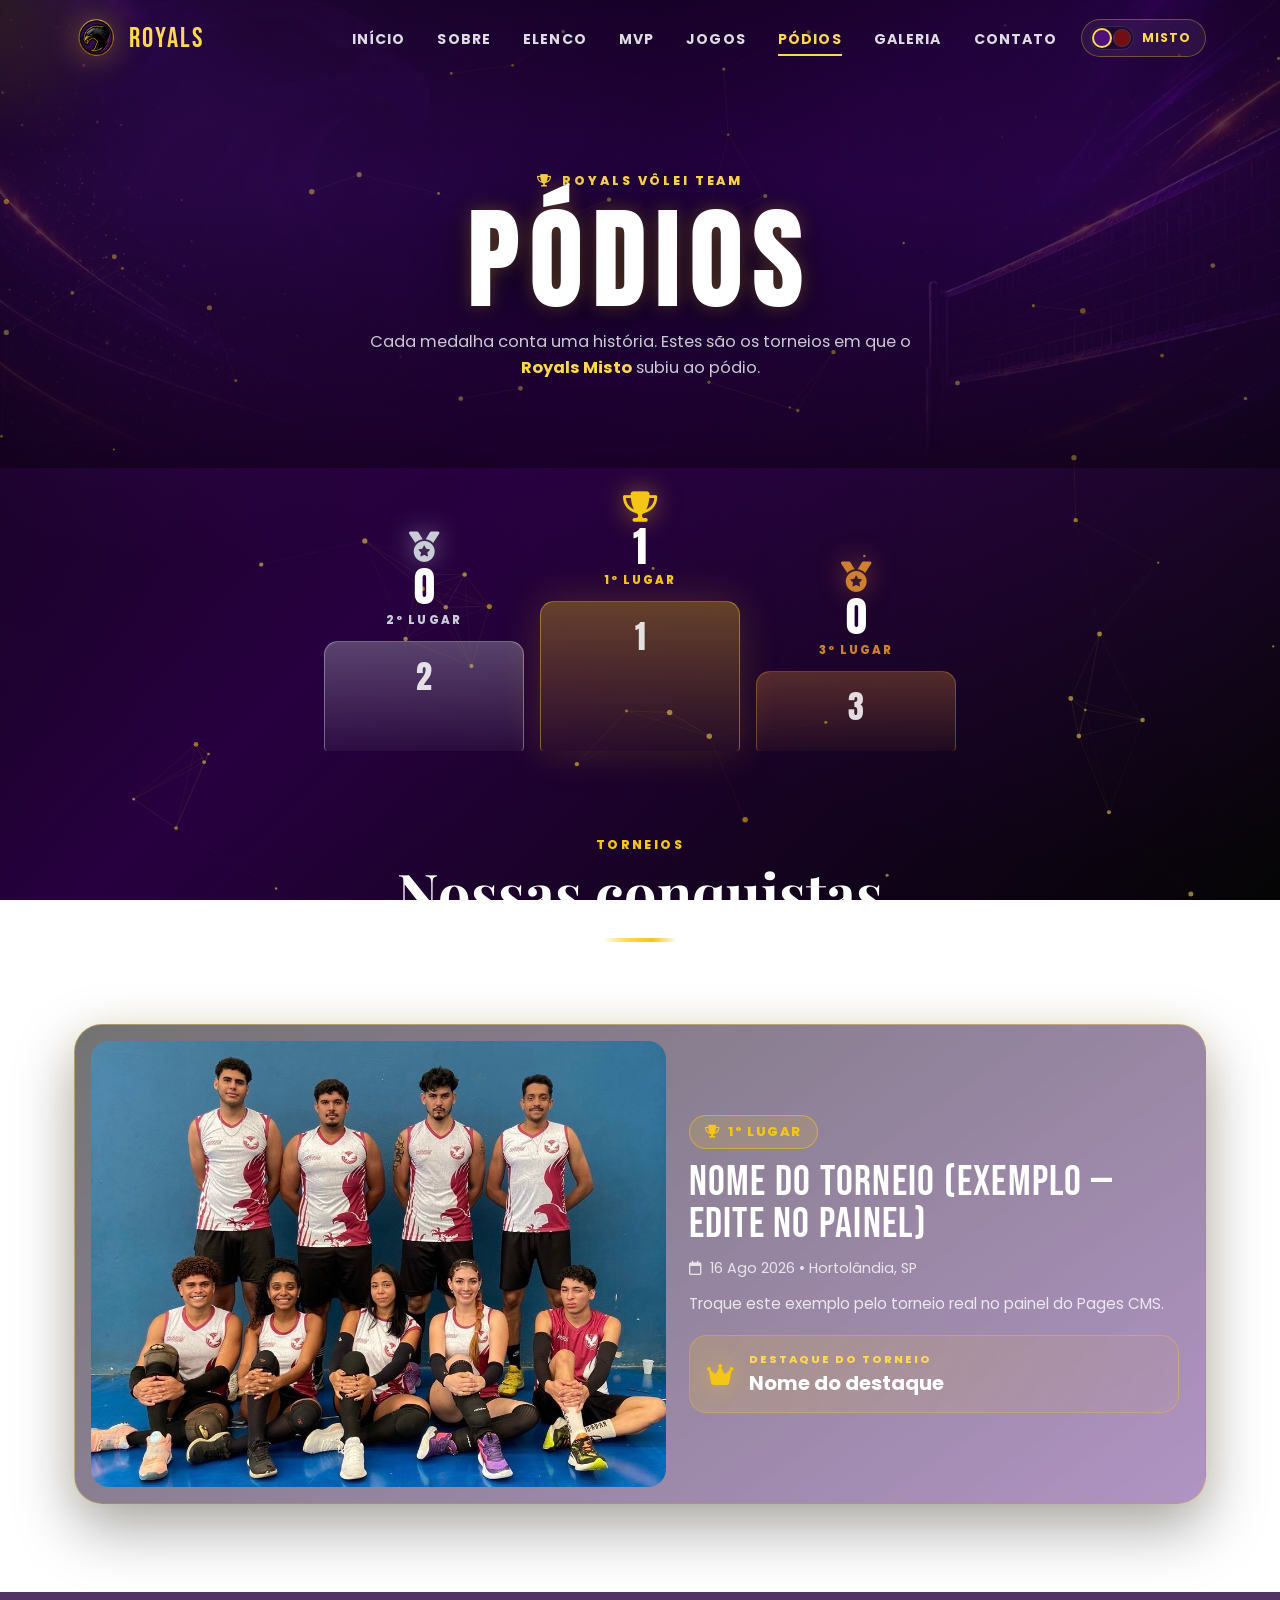
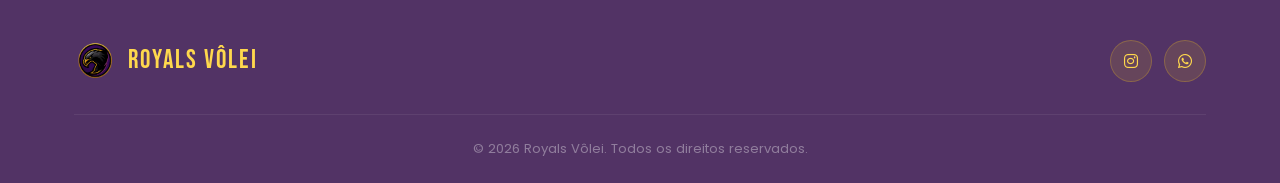
==== podios.html @ 59b60d34 "Adiciona página de Pódios editável pelo painel Nova página podios.html com quadro de medalhas e card" ====
<!DOCTYPE html>
<html lang="pt-BR" data-theme="roxo">
<head>
    <meta charset="UTF-8">
    <meta name="viewport" content="width=device-width, initial-scale=1.0">
    <title>Pódios | Royals Vôlei</title>
    <meta name="description" content="Pódios e destaques dos torneios do Royals Vôlei.">
    <link rel="icon" type="image/png" href="assets/logo.png">
    <link rel="preconnect" href="https://fonts.googleapis.com">
    <link rel="preconnect" href="https://fonts.gstatic.com" crossorigin>
    <link href="https://fonts.googleapis.com/css2?family=Anton&family=Bebas+Neue&family=Playfair+Display:wght@600;700;900&family=Poppins:wght@300;400;500;600;700&display=swap" rel="stylesheet">
    <link rel="stylesheet" href="https://cdnjs.cloudflare.com/ajax/libs/font-awesome/6.5.0/css/all.min.css">
    <link rel="stylesheet" href="assets/css/style.css">
    <link rel="stylesheet" href="assets/css/podios.css">
    <script>
        // Aplica o tema salvo antes de desenhar a página (evita piscar roxo).
        try {
            var savedTheme = localStorage.getItem('royals-theme');
            if (savedTheme === 'vermelho' || savedTheme === 'roxo') {
                document.documentElement.setAttribute('data-theme', savedTheme);
            }
        } catch (e) {}
    </script>
</head>
<body>

    <div class="noise"></div>
    <canvas id="particles-bg" class="particles-bg" aria-hidden="true"></canvas>
    <div class="cursor-glow" aria-hidden="true"></div>

    <nav class="navbar" id="navbar">
        <div class="nav-container">
            <a href="index.html" class="nav-logo" aria-label="Voltar ao início">
                <img src="assets/logo.png" alt="Royals Logo" class="logo-img" onerror="this.style.display='none'">
                <span class="logo-text">Royals</span>
            </a>

            <button class="nav-toggle" id="navToggle" aria-label="Abrir menu" aria-expanded="false">
                <span></span><span></span><span></span>
            </button>

            <ul class="nav-links" id="navLinks">
                <li><a href="index.html#inicio">Início</a></li>
                <li><a href="index.html#sobre">Sobre</a></li>
                <li><a href="index.html#elenco">Elenco</a></li>
                <li><a href="index.html#mvp">MVP</a></li>
                <li><a href="index.html#jogos">Jogos</a></li>
                <li><a href="podios.html" class="active" aria-current="page">Pódios</a></li>
                <li><a href="index.html#galeria">Galeria</a></li>
                <li><a href="index.html#contato">Contato</a></li>
            </ul>

            <button class="theme-toggle" id="themeToggle" type="button" aria-label="Alternar cor do time" aria-pressed="false">
                <span class="theme-swatches" aria-hidden="true"><span class="theme-knob"></span></span>
                <span class="theme-label" id="themeLabel">Misto</span>
            </button>
        </div>
    </nav>

    <main>
        <section class="page-hero">
            <div class="container">
                <p class="hero-kicker"><i class="fa-solid fa-trophy"></i> Royals Vôlei Team</p>
                <h1 class="page-hero-title">Pódios</h1>
                <p class="page-hero-subtitle">Cada medalha conta uma história. Estes são os torneios em que o <strong id="podiumTeamName">Royals</strong> subiu ao pódio.</p>
            </div>
        </section>

        <section class="section section-dark podium-board-section">
            <div class="container">
                <div class="podium-board" id="podiumBoard" aria-label="Quadro de medalhas"></div>
            </div>
        </section>

        <section class="section section-dark podium-list-section">
            <div class="container">
                <div class="section-heading">
                    <span class="eyebrow">Torneios</span>
                    <h2 class="section-title">Nossas conquistas</h2>
                    <p class="section-subtitle">Clique nas fotos para ampliar.</p>
                </div>
                <div class="podium-list" id="podiumList">
                    <p class="podium-loading">Carregando pódios…</p>
                </div>
            </div>
        </section>
    </main>

    <footer class="footer">
        <div class="container">
            <div class="footer-content">
                <div class="footer-logo">
                    <img src="assets/logo.png" alt="Royals" onerror="this.style.display='none'">
                    <span>Royals Vôlei</span>
                </div>
                <div class="footer-social">
                    <a href="https://www.instagram.com/royalsvolley" aria-label="Instagram"><i class="fab fa-instagram"></i></a>
                    <a href="https://wa.me/5519994761457?text=Ol%C3%A1%2C%20quero%20tirar%20duvidas%20sobre%20o%20time%20Royals." aria-label="WhatsApp"><i class="fab fa-whatsapp"></i></a>
                </div>
            </div>
            <p class="footer-copy">© 2026 Royals Vôlei. Todos os direitos reservados.</p>
        </div>
    </footer>

    <div class="lightbox" id="lightbox" role="dialog" aria-modal="true" aria-label="Visualização da foto">
        <button class="lightbox-close" id="lightboxClose" aria-label="Fechar"><i class="fas fa-times"></i></button>
        <button class="lightbox-prev" id="lightboxPrev" aria-label="Anterior"><i class="fas fa-chevron-left"></i></button>
        <button class="lightbox-next" id="lightboxNext" aria-label="Próxima"><i class="fas fa-chevron-right"></i></button>
        <div class="lightbox-content">
            <img src="" alt="Foto da galeria" id="lightboxImg">
        </div>
    </div>

    <script src="https://cdnjs.cloudflare.com/ajax/libs/gsap/3.12.5/gsap.min.js"></script>
    <script src="https://cdnjs.cloudflare.com/ajax/libs/gsap/3.12.5/ScrollTrigger.min.js"></script>
    <script src="assets/js/main.js"></script>
    <script src="assets/js/podios.js"></script>
</body>
</html>
---- assets/css/style.css ----
/* ===== ROYALS VÔLEI — STYLE ===== */

/* ---------------------------------------------------------
   TEMAS
   Roxo  = time misto (padrão)
   Vermelho = paleta #111111 · #730E14 · #D9BC57
   O botão no menu troca o atributo data-theme no <html>.
   Os *-rgb são usados dentro de rgba(var(--x-rgb), alpha).
   --------------------------------------------------------- */
/* Paleta Misto: #050505 · #50107A · #27003F · #F5C518 · #FFD84D · #FFFFFF
   (--accent-hover e --accent-deep são o mesmo dourado escurecido,
    só para hover e para texto dourado legível sobre fundo branco) */
:root,
:root[data-theme="roxo"] {
    --primary: #50107A;
    --primary-rgb: 80,16,122;
    --primary-mid: #27003F;
    --primary-dark: #27003F;
    --primary-deep: #050505;
    --secondary: #50107A;
    --secondary-rgb: 80,16,122;
    --secondary-light: #FFD84D;
    --accent: #F5C518;
    --accent-rgb: 245,197,24;
    --accent-light: #FFD84D;
    --accent-light-rgb: 255,216,77;
    --accent-pale: #FFD84D;
    --accent-pale-rgb: 255,216,77;
    --accent-hover: #a8860f;
    --accent-deep: #b8920f;
    --on-accent: #050505;
    --dark: #050505;
    --dark-rgb: 5,5,5;
    --deep-rgb: 39,0,63;
    --muted: rgba(255,255,255,0.78);

    /* Fundo: base quase preta + brilhos roxos (sem azul, sem rosa) */
    --bg-glow-1: rgba(80, 16, 122, 0.55);
    --bg-glow-1b: rgba(39, 0, 63, 0.35);
    --bg-glow-2: rgba(80, 16, 122, 0.28);
    --bg-base-1: #050505;
    --bg-base-2: #27003F;
    --bg-base-3: #050505;

    --hero-image: url('../gallery/Background.webp');
    --hero-image-filter: none;

    --light: #FFFFFF;
    --gray: #777;
    --glass: rgba(255,255,255,0.07);
    --border: rgba(var(--accent-rgb),0.24);
    --transition: 0.28s ease;
    --shadow: 0 18px 50px rgba(0,0,0,0.28);
    --radius: 18px;
}

:root[data-theme="vermelho"] {
    --primary: #730E14;
    --primary-rgb: 115,14,20;
    --primary-mid: #4a090d;
    --primary-dark: #2e0609;
    --primary-deep: #160304;
    --secondary: #a3161f;
    --secondary-rgb: 163,22,31;
    --secondary-light: #e8a0a4;
    --accent: #D9BC57;
    --accent-rgb: 217,188,87;
    --accent-light: #ecd68a;
    --accent-light-rgb: 236,214,138;
    --accent-pale: #f5e6b0;
    --accent-pale-rgb: 245,230,176;
    --accent-hover: #b99c3c;
    --accent-deep: #8a7024;
    --on-accent: #111111;
    --dark: #111111;
    --dark-rgb: 17,17,17;
    --deep-rgb: 17,17,17;
    --muted: #d4c4c5;

    --bg-glow-1: rgba(115, 14, 20, 0.6);
    --bg-glow-1b: rgba(115, 14, 20, 0.18);
    --bg-glow-2: rgba(217, 188, 87, 0.12);
    --bg-base-1: #111111;
    --bg-base-2: #1a0c0d;
    --bg-base-3: #111111;

    /* Sem imagem vermelha própria, o fundo roxo vira preto e branco
       e ganha o tom vermelho do gradiente do hero. Coloque um arquivo
       em assets/gallery/Background-vermelho.png que ele é usado sozinho. */
    --hero-image-filter: grayscale(1) brightness(1.15);
}

*, *::before, *::after { box-sizing: border-box; margin: 0; padding: 0; }
html { scroll-behavior: smooth; }
body {
    font-family: 'Poppins', sans-serif;
    color: var(--dark);
    background:
        radial-gradient(circle at 15% 10%, var(--bg-glow-1) 0%, var(--bg-glow-1b) 35%, transparent 60%),
        radial-gradient(circle at 85% 15%, var(--bg-glow-2) 0%, transparent 55%),
        linear-gradient(135deg, var(--bg-base-1) 0%, var(--bg-base-2) 45%, var(--bg-base-3) 100%);
    background-attachment: fixed;
    overflow-x: hidden;
}

/* ===== BOTÃO DE TEMA ===== */
.theme-toggle {
    display: inline-flex;
    align-items: center;
    gap: 0.55rem;
    margin-left: 1.5rem;
    padding: 0.4rem 0.85rem 0.4rem 0.45rem;
    border-radius: 999px;
    border: 1px solid rgba(var(--accent-rgb),0.35);
    background: rgba(255,255,255,0.06);
    color: var(--accent-light);
    font-family: 'Poppins', sans-serif;
    font-size: 0.78rem;
    font-weight: 700;
    text-transform: uppercase;
    letter-spacing: 0.08em;
    cursor: pointer;
    transition: border-color var(--transition), background var(--transition);
}
.theme-toggle:hover { border-color: var(--accent); background: rgba(var(--accent-rgb),0.12); }
.theme-toggle:focus-visible { outline: 2px solid var(--accent-light); outline-offset: 2px; }
.theme-swatches {
    position: relative;
    display: inline-flex;
    width: 44px;
    height: 24px;
    border-radius: 999px;
    background: rgba(0,0,0,0.35);
    border: 1px solid rgba(255,255,255,0.12);
}
.theme-swatches::before,
.theme-swatches::after {
    content: '';
    position: absolute;
    top: 3px;
    width: 16px;
    height: 16px;
    border-radius: 50%;
}
.theme-swatches::before { left: 3px; background: #50107A; box-shadow: 0 0 0 1px rgba(255,255,255,0.18); }
.theme-swatches::after  { right: 3px; background: #730E14; box-shadow: 0 0 0 1px rgba(255,255,255,0.18); }
.theme-knob {
    position: absolute;
    top: 1px;
    left: 1px;
    width: 20px;
    height: 20px;
    border-radius: 50%;
    border: 2px solid var(--accent-light);
    z-index: 1;
    transition: transform var(--transition);
}
:root[data-theme="vermelho"] .theme-knob { transform: translateX(20px); }

.noise {
    display: none;
}

.particles-bg {
    position: fixed;
    inset: 0;
    z-index: 0;
    width: 100%;
    height: 100%;
    pointer-events: none;
    opacity: 0.75;
    transition: opacity 0.6s ease, filter 0.6s ease;
}
.particles-bg.theme-light { opacity: 0.55; filter: saturate(0.75) brightness(1.05); }
.particles-bg.theme-dark  { opacity: 0.75; filter: none; }

.cursor-glow {
    position: fixed;
    z-index: 0;
    width: 320px;
    height: 320px;
    border-radius: 50%;
    pointer-events: none;
    opacity: 0.22;
    background: radial-gradient(circle, rgba(var(--accent-light-rgb),0.9), transparent 65%);
    filter: blur(20px);
    transform: translate(-50%, -50%);
}

main, .footer { position: relative; z-index: 1; }

.click-burst {
    position: fixed;
    left: 0;
    top: 0;
    width: 16px;
    height: 16px;
    margin: -8px 0 0 -8px;
    border-radius: 50%;
    background: radial-gradient(circle, rgba(var(--accent-pale-rgb),0.9) 0%, rgba(var(--accent-rgb),0.55) 45%, rgba(var(--secondary-rgb),0) 70%);
    pointer-events: none;
    z-index: 5;
    animation: click-burst-anim 0.6s ease-out forwards;
}
@keyframes click-burst-anim {
    0%   { transform: scale(0.3); opacity: 0.85; }
    100% { transform: scale(4); opacity: 0; }
}
img { max-width: 100%; display: block; }
a { text-decoration: none; color: inherit; }
ul { list-style: none; }

h1, h2, h3, h4 { font-family: 'Playfair Display', serif; }

.container { max-width: 1180px; margin: 0 auto; padding: 0 1.5rem; }
.section { padding: 5.5rem 0; position: relative; }
.section-dark { color: var(--light); }
.section-about {
    background: linear-gradient(to bottom, transparent, rgba(var(--deep-rgb),0.42) 18%, rgba(var(--deep-rgb),0.42) 82%, transparent);
    color: var(--light);
}
.section-texture .container { position: relative; z-index: 1; }

.section-heading { text-align: center; margin-bottom: 2.7rem; }
.eyebrow {
    display: inline-flex;
    align-items: center;
    gap: 0.4rem;
    color: var(--accent);
    font-size: 0.78rem;
    font-weight: 800;
    text-transform: uppercase;
    letter-spacing: 0.2em;
    margin-bottom: 0.65rem;
}
.section-title {
    font-size: clamp(2.25rem, 5vw, 3.6rem);
    line-height: 1;
}
.section-title::after {
    content: '';
    display: block;
    width: 74px;
    height: 4px;
    background: linear-gradient(90deg, transparent, var(--accent-light), var(--accent), transparent);
    margin: 1rem auto 0;
    border-radius: 999px;
}
.section-subtitle {
    max-width: 620px;
    margin: 1rem auto 0;
    opacity: 0.72;
    font-size: 0.98rem;
}

.btn {
    display: inline-flex;
    align-items: center;
    justify-content: center;
    min-height: 48px;
    padding: 0.85rem 2.15rem;
    border-radius: 999px;
    font-weight: 800;
    font-size: 0.96rem;
    cursor: pointer;
    border: 1px solid transparent;
    transition: transform var(--transition), box-shadow var(--transition), background var(--transition), color var(--transition);
}
.btn-primary {
    background: linear-gradient(135deg, var(--accent-pale) 0%, var(--accent) 45%, var(--accent-deep) 100%);
    color: var(--on-accent);
    box-shadow: 0 0 32px rgba(var(--accent-rgb),0.38);
}
.btn-primary:hover {
    transform: translateY(-3px);
    box-shadow: 0 14px 34px rgba(var(--accent-rgb),0.42);
}
.btn-outline {
    color: var(--light);
    border-color: rgba(255,255,255,0.3);
    background: rgba(255,255,255,0.06);
    backdrop-filter: blur(10px);
}
.btn-outline:hover {
    border-color: var(--accent);
    color: var(--accent-light);
    transform: translateY(-3px);
}

/* ===== NAVBAR ===== */
.navbar {
    position: fixed;
    top: 0; left: 0; right: 0;
    z-index: 1000;
    padding: 1rem 0;
    transition: background var(--transition), padding var(--transition), box-shadow var(--transition), backdrop-filter var(--transition);
}
.navbar.scrolled {
    background: rgba(var(--dark-rgb),0.88);
    backdrop-filter: blur(14px);
    padding: 0.65rem 0;
    box-shadow: 0 8px 30px rgba(0,0,0,0.45);
}
.nav-container {
    max-width: 1180px;
    margin: 0 auto;
    padding: 0 1.5rem;
    display: flex;
    align-items: center;
    justify-content: space-between;
}
.nav-logo {
    display: flex;
    align-items: center;
    gap: 0.7rem;
    color: var(--accent-light);
}
.logo-img { height: 44px; width: auto; filter: drop-shadow(0 0 16px rgba(var(--accent-rgb),0.4)); }
.logo-text {
    font-family: 'Bebas Neue', sans-serif;
    font-size: 1.75rem;
    letter-spacing: 0.08em;
}
.nav-links { display: flex; align-items: center; gap: 2rem; margin-left: auto; }
.nav-links a {
    color: rgba(255,255,255,0.86);
    font-weight: 700;
    font-size: 0.88rem;
    text-transform: uppercase;
    letter-spacing: 0.08em;
    position: relative;
    transition: color var(--transition);
}
.nav-links a::after {
    content: '';
    position: absolute;
    bottom: -7px; left: 0;
    width: 0; height: 2px;
    background: var(--accent-light);
    transition: width var(--transition);
}
.nav-links a:hover { color: var(--accent-light); }
.nav-links a:hover::after { width: 100%; }
.nav-toggle {
    display: none;
    flex-direction: column;
    gap: 5px;
    background: none;
    border: none;
    cursor: pointer;
    padding: 4px;
    z-index: 1002;
}
.nav-toggle span {
    display: block;
    width: 27px;
    height: 2px;
    background: var(--light);
    border-radius: 2px;
    transition: all var(--transition);
}
.nav-toggle.open span:nth-child(1) { transform: translateY(7px) rotate(45deg); }
.nav-toggle.open span:nth-child(2) { opacity: 0; }
.nav-toggle.open span:nth-child(3) { transform: translateY(-7px) rotate(-45deg); }

/* ===== HERO ===== */
.hero {
    min-height: 100vh;
    background: linear-gradient(145deg, rgba(var(--dark-rgb),0.62), rgba(var(--primary-rgb),0.46));
    display: flex;
    flex-direction: column;
    align-items: center;
    justify-content: center;
    text-align: center;
    position: relative;
    overflow: hidden;
    isolation: isolate;
}

.hero::after {
    content: '';
    position: absolute;
    inset: 0;
    background: var(--hero-image) center/cover no-repeat;
    filter: var(--hero-image-filter);
    opacity: 0.22;
    z-index: -2;
    pointer-events: none;
}

.hero::before {
    content: '';
    position: absolute;
    inset: 0;
    background: radial-gradient(circle at 50% 48%, rgba(0,0,0,0.34) 0%, rgba(0,0,0,0.1) 34%, rgba(0,0,0,0.35) 100%);
    z-index: -1;
}

.hero-bg-pattern {
    position: absolute;
    inset: 0;
    background-image:
        linear-gradient(rgba(255,255,255,0.045) 1px, transparent 1px),
        linear-gradient(90deg, rgba(255,255,255,0.035) 1px, transparent 1px);
    background-size: 56px 56px;
    mask-image: linear-gradient(to bottom, transparent, #000 22%, #000 70%, transparent);
    opacity: 0.0;
    pointer-events: none;
}
.hero-orb {
    position: absolute;
    width: 320px;
    height: 320px;
    border-radius: 50%;
    filter: blur(54px);
    opacity: 0.32;
    pointer-events: none;
}
.hero-orb-left { left: -110px; top: 24%; background: var(--secondary); }
.hero-orb-right { right: -120px; bottom: 18%; background: var(--accent); opacity: 0.18; }
.hero-content {
    position: relative;
    z-index: 1;
    padding: 2rem;
    max-width: 980px;
}
.hero-kicker {
    display: inline-flex;
    align-items: center;
    justify-content: center;
    gap: 0.55rem;
    color: var(--accent-light);
    font-weight: 800;
    text-transform: uppercase;
    letter-spacing: 0.23em;
    font-size: 0.78rem;
    margin-bottom: 1rem;
}
.hero-logo {
    width: 150px;
    height: 150px;
    object-fit: contain;
    margin: 0 auto 1.2rem;
    filter: drop-shadow(0 0 28px rgba(var(--accent-rgb),0.55));
}
.hero-title {
    font-family: 'Anton', sans-serif;
    font-size: clamp(5rem, 14vw, 11rem);
    font-weight: 400;
    color: #fff;
    line-height: 0.9;
    letter-spacing: 0.09em;
    text-transform: uppercase;
    text-shadow: 0 0 18px rgba(var(--accent-rgb),0.26), 0 8px 50px rgba(0,0,0,0.72);
    margin-bottom: 1rem;
}
.hero-subtitle {
    color: var(--accent-light);
    font-weight: 600;
    letter-spacing: 0.18em;
    text-transform: uppercase;
    font-size: clamp(0.9rem, 2.3vw, 1.2rem);
    margin-bottom: 2.2rem;
}
.hero-actions { display: flex; justify-content: center; align-items: center; gap: 1rem; flex-wrap: wrap; }
.next-match-card {
    position: absolute;
    right: clamp(1.2rem, 5vw, 4rem);
    bottom: clamp(5rem, 10vh, 7rem);
    z-index: 2;
    width: min(320px, calc(100% - 2rem));
    text-align: left;
    padding: 1.2rem;
    border-radius: var(--radius);
    color: var(--light);
    background: linear-gradient(145deg, rgba(255,255,255,0.12), rgba(255,255,255,0.045));
    border: 1px solid var(--border);
    box-shadow: var(--shadow);
    backdrop-filter: blur(16px);
}
.match-label {
    display: inline-flex;
    color: var(--accent-light);
    font-size: 0.72rem;
    font-weight: 900;
    text-transform: uppercase;
    letter-spacing: 0.16em;
    margin-bottom: 0.5rem;
}
.next-match-card strong { display: block; font-size: 1.05rem; margin-bottom: 0.25rem; }
.next-match-card small { color: rgba(255,255,255,0.68); }
.hero-scroll {
    position: absolute;
    bottom: 2rem;
    left: 50%;
    transform: translateX(-50%);
    color: var(--accent-light);
    font-size: 1.25rem;
    animation: bounce 2s ease-in-out infinite;
}
@keyframes bounce {
    0%, 100% { transform: translateX(-50%) translateY(0); }
    50% { transform: translateX(-50%) translateY(10px); }
}

/* ===== ABOUT ===== */
.about-grid {
    display: grid;
    grid-template-columns: minmax(0, 1.05fr) minmax(300px, 0.95fr);
    gap: 3rem;
    align-items: center;
}
.about-text { font-size: 1.03rem; line-height: 1.85; color: var(--muted); }
.about-text p + p { margin-top: 1rem; }
.about-text strong { color: var(--primary); }
.about-highlight {
    background: #fff;
    color: var(--dark);
    border: 1px solid rgba(var(--primary-rgb),0.12);
    border-left: 5px solid var(--accent);
    border-radius: var(--radius);
    padding: 1.2rem;
    margin-bottom: 1.5rem;
    box-shadow: 0 14px 30px rgba(var(--primary-rgb),0.08);
}
.about-highlight span {
    color: var(--primary);
    display: inline-flex;
    gap: 0.5rem;
    align-items: center;
    font-weight: 900;
    text-transform: uppercase;
    letter-spacing: 0.08em;
    font-size: 0.8rem;
    margin-bottom: 0.55rem;
}
.about-highlight p { margin: 0; }
.about-stats {
    display: grid;
    grid-template-columns: 1fr 1fr;
    gap: 1rem;
}
.stat {
    min-height: 150px;
    background: radial-gradient(circle at top right, rgba(var(--accent-rgb),0.25), transparent 40%), linear-gradient(145deg, var(--primary), var(--primary-dark));
    color: var(--light);
    border-radius: var(--radius);
    padding: 1.35rem 1rem;
    text-align: center;
    border: 1px solid rgba(var(--accent-rgb),0.24);
    box-shadow: 0 15px 32px rgba(var(--primary-rgb),0.22);
    transition: transform var(--transition), box-shadow var(--transition), border-color var(--transition);
}
.stat:hover {
    transform: translateY(-7px);
    border-color: rgba(var(--accent-rgb),0.6);
    box-shadow: 0 20px 42px rgba(var(--primary-rgb),0.32);
}
.stat-number {
    display: block;
    font-family: 'Anton', sans-serif;
    font-size: 3.5rem;
    color: var(--accent-light);
    line-height: 1;
}
.stat-label {
    display: block;
    font-size: 0.76rem;
    text-transform: uppercase;
    letter-spacing: 0.14em;
    margin-top: 0.55rem;
    color: rgba(255,255,255,0.72);
}

/* ===== PLAYERS ===== */
.players-grid {
    display: grid;
    grid-template-columns: repeat(auto-fit, minmax(205px, 1fr));
    gap: 1.3rem;
}
.player-card {
    position: relative;
    perspective: 1200px;
    min-height: 316px;
    text-align: center;
    transition: transform var(--transition);
    cursor: pointer;
}
.player-card:hover,
.player-card.flipped {
    transform: translateY(-8px);
}

/* ---- Flip mechanics ---- */
.player-card-inner {
    position: absolute;
    inset: 0;
    transition: transform 0.7s cubic-bezier(0.4, 0.2, 0.2, 1);
    transform-style: preserve-3d;
}
.player-card:hover .player-card-inner,
.player-card.flipped .player-card-inner {
    transform: rotateY(180deg);
}

.player-card-front,
.player-card-back {
    position: absolute;
    inset: 0;
    display: flex;
    flex-direction: column;
    overflow: hidden;
    border-radius: var(--radius);
    border: 1px solid rgba(var(--accent-rgb),0.22);
    background: linear-gradient(160deg, rgba(255,255,255,0.11), rgba(255,255,255,0.035));
    backdrop-filter: blur(10px);
    backface-visibility: hidden;
    -webkit-backface-visibility: hidden;
    transition: border-color var(--transition), box-shadow var(--transition);
}
.player-card:hover .player-card-front,
.player-card:hover .player-card-back,
.player-card.flipped .player-card-front,
.player-card.flipped .player-card-back {
    border-color: rgba(var(--accent-rgb),0.62);
    box-shadow: 0 20px 42px rgba(0,0,0,0.34), 0 0 28px rgba(var(--accent-rgb),0.13);
}

/* ---- Front: só foto e nome ---- */
.player-card-front { justify-content: flex-end; }
.player-photo, .player-photo-placeholder {
    position: absolute;
    inset: 0;
    width: 100%;
    height: 100%;
}
.player-photo { object-fit: cover; }
.player-photo-placeholder {
    background: radial-gradient(circle at center, rgba(var(--accent-rgb),0.18), rgba(var(--primary-rgb),0.24));
    display: flex;
    align-items: center;
    justify-content: center;
    color: rgba(var(--accent-light-rgb),0.36);
    font-size: 3.6rem;
}
.player-front-scrim {
    position: relative;
    z-index: 1;
    padding: 2.2rem 0.9rem 0.9rem;
    background: linear-gradient(to top, rgba(var(--dark-rgb),0.92) 10%, transparent 100%);
}
.player-name {
    font-size: 1rem;
    font-weight: 800;
    color: var(--light);
}

/* ---- Back: status do atleta ---- */
.player-card-back {
    transform: rotateY(180deg);
    justify-content: center;
    padding: 1.2rem 1rem;
    gap: 1rem;
}
.player-back-header { display: flex; flex-direction: column; align-items: center; gap: 0.4rem; }
.player-number {
    display: inline-flex;
    justify-content: center;
    align-items: center;
    min-width: 56px;
    height: 32px;
    padding: 0 0.6rem;
    border-radius: 999px;
    background: linear-gradient(135deg, var(--accent-light), var(--accent));
    color: var(--on-accent);
    font-family: 'Anton', sans-serif;
    font-size: 1.2rem;
    box-shadow: 0 8px 22px rgba(0,0,0,0.28);
}

.player-stats { display: flex; flex-direction: column; gap: 0.7rem; }
.stat-item {
    display: flex;
    align-items: center;
    justify-content: space-between;
    gap: 0.5rem;
    font-size: 0.78rem;
}
.stat-item-label {
    display: inline-flex;
    align-items: center;
    gap: 0.35rem;
    color: rgba(255,255,255,0.62);
    text-transform: uppercase;
    letter-spacing: 0.06em;
    font-size: 0.68rem;
}
.stat-item-label i { color: var(--accent); font-size: 0.68rem; }
.stat-item-value { color: var(--light); font-weight: 700; }

.stat-bar {
    width: 100%;
    height: 8px;
    border-radius: 999px;
    background: rgba(255,255,255,0.1);
    overflow: hidden;
}
.stat-bar-fill {
    height: 100%;
    border-radius: 999px;
    background: linear-gradient(90deg, var(--accent-light), var(--accent));
    transition: width 0.8s ease;
}




/* ===== ROSTER FILTERS ===== */
.roster-filters {
    display: flex;
    justify-content: center;
    gap: 0.7rem;
    flex-wrap: wrap;
    margin: -0.8rem auto 1.1rem;
}

.filter-btn {
    display: inline-flex;
    align-items: center;
    gap: 0.45rem;
    border: 1px solid rgba(var(--accent-rgb),0.28);
    background: rgba(255,255,255,0.06);
    color: rgba(255,255,255,0.82);
    border-radius: 999px;
    padding: 0.72rem 1rem;
    font-family: 'Poppins', sans-serif;
    font-weight: 900;
    text-transform: uppercase;
    letter-spacing: 0.08em;
    font-size: 0.74rem;
    cursor: pointer;
    transition: all var(--transition);
}

.filter-btn:hover,
.filter-btn.active {
    background: linear-gradient(135deg, var(--accent-light), var(--accent));
    color: var(--on-accent);
    border-color: var(--accent);
    box-shadow: 0 12px 26px rgba(var(--accent-rgb),0.22);
    transform: translateY(-2px);
}

.filter-summary {
    text-align: center;
    color: rgba(255,255,255,0.64);
    font-size: 0.86rem;
    margin-bottom: 1.3rem;
}

.filter-summary strong { color: var(--accent-light); }

.players-grid-fixed {
    grid-template-columns: repeat(auto-fill, minmax(205px, 205px));
    justify-content: center;
    align-items: start;
}

.players-grid-fixed .player-card {
    width: 205px;
    max-width: 205px;
}

/* ===== PLAYER GROUPS ===== */
.players-groups {
    display: flex;
    flex-direction: column;
    gap: 2.4rem;
}

.players-role-group {
    padding: 0;
    border: 0;
    border-radius: 0;
    background: transparent;
    box-shadow: none;
    backdrop-filter: none;
}

.role-heading {
    display: flex;
    align-items: end;
    gap: 1rem;
    margin-bottom: 1.2rem;
    padding-top: 0.35rem;
}

.role-kicker {
    display: inline-flex;
    align-items: center;
    gap: 0.45rem;
    color: var(--accent-light);
    font-size: 0.72rem;
    font-weight: 900;
    text-transform: uppercase;
    letter-spacing: 0.14em;
    margin-bottom: 0.25rem;
}
.role-kicker i {
    width: 32px;
    height: 32px;
    display: inline-flex;
    align-items: center;
    justify-content: center;
    border-radius: 999px;
    color: var(--on-accent);
    background: linear-gradient(135deg, var(--accent-light), var(--accent));
    box-shadow: 0 8px 20px rgba(0,0,0,0.18);
}

.role-heading h3 {
    font-family: 'Bebas Neue', sans-serif;
    font-size: clamp(1.8rem, 4vw, 2.6rem);
    color: #fff;
    letter-spacing: 0.08em;
    line-height: 1;
}

.role-line {
    flex: 1;
    height: 1px;
    margin-bottom: 0.45rem;
    background: linear-gradient(90deg, rgba(var(--accent-rgb),0.78), rgba(var(--accent-rgb),0.18), transparent);
}

.empty-role-card {
    border: 1px dashed rgba(var(--accent-rgb),0.26);
    border-radius: var(--radius);
    padding: 1rem;
    color: rgba(255,255,255,0.58);
    background: rgba(255,255,255,0.04);
}

.empty-role-card i { color: var(--accent-light); margin-right: 0.35rem; }
.empty-role-card code {
    color: var(--accent-light);
    background: rgba(var(--accent-rgb),0.12);
    padding: 0.12rem 0.35rem;
    border-radius: 6px;
}

/* ===== MVP SECTION ===== */
.section-mvp {
    overflow: hidden;
    color: var(--light);
}

.section-mvp .container { position: relative; z-index: 1; }
.section-mvp .section-title { color: var(--light); }
.section-mvp .section-subtitle { color: rgba(255,255,255,0.72); }

.mvp-carousel {
    position: relative;
    max-width: 940px;
    margin: 0 auto;
    min-height: 560px;
    display: flex;
    align-items: center;
    justify-content: center;
}

.mvp-stage {
    width: min(100%, 760px);
    position: relative;
    min-height: 540px;
}

.mvp-card {
    position: absolute;
    inset: 0;
    display: grid;
    grid-template-columns: minmax(260px, 0.92fr) 1fr;
    gap: 1.4rem;
    align-items: stretch;
    background: linear-gradient(145deg, var(--on-accent), var(--primary-mid) 48%, var(--primary) 100%);
    border: 1px solid rgba(var(--accent-rgb),0.35);
    border-radius: calc(var(--radius) + 14px);
    box-shadow: 0 28px 70px rgba(var(--deep-rgb),0.28), 0 0 40px rgba(var(--accent-rgb),0.13);
    padding: 1rem;
    opacity: 0;
    transform: translateX(28px) scale(0.96);
    pointer-events: none;
    transition: opacity 0.38s ease, transform 0.38s ease;
}

.mvp-card.active {
    opacity: 1;
    transform: translateX(0) scale(1);
    pointer-events: auto;
}

.mvp-photo-wrap {
    position: relative;
    overflow: hidden;
    min-height: 500px;
    border-radius: calc(var(--radius) + 6px);
    background: radial-gradient(circle at center, rgba(var(--accent-light-rgb),0.25), rgba(var(--primary-rgb),0.28));
}

.mvp-photo, .mvp-photo-placeholder {
    width: 100%;
    height: 100%;
    min-height: 500px;
}

.mvp-photo { object-fit: cover; }

.mvp-photo-placeholder {
    display: flex;
    align-items: center;
    justify-content: center;
    color: rgba(var(--accent-light-rgb),0.36);
    font-size: 5rem;
}

.mvp-badge {
    position: absolute;
    top: 1rem;
    left: 1rem;
    display: inline-flex;
    gap: 0.4rem;
    align-items: center;
    background: linear-gradient(135deg, var(--accent-light), var(--accent));
    color: var(--on-accent);
    font-weight: 1000;
    text-transform: uppercase;
    letter-spacing: 0.12em;
    border-radius: 999px;
    padding: 0.42rem 0.85rem;
    font-size: 0.72rem;
    box-shadow: 0 12px 26px rgba(0,0,0,0.26);
}

.mvp-number {
    position: absolute;
    right: 1rem;
    bottom: 0.6rem;
    font-family: 'Anton', sans-serif;
    font-size: 5rem;
    color: rgba(255,255,255,0.9);
    text-shadow: 0 10px 24px rgba(0,0,0,0.5);
}

.mvp-info {
    display: flex;
    flex-direction: column;
    justify-content: center;
    padding: clamp(1.1rem, 4vw, 2rem);
    color: var(--light);
}

.mvp-position {
    width: fit-content;
    color: var(--accent-light);
    border: 1px solid rgba(var(--accent-rgb),0.35);
    border-radius: 999px;
    padding: 0.28rem 0.85rem;
    font-size: 0.72rem;
    font-weight: 900;
    text-transform: uppercase;
    letter-spacing: 0.12em;
    margin-bottom: 0.85rem;
}

.mvp-info h3 {
    font-family: 'Anton', sans-serif;
    font-size: clamp(2.4rem, 7vw, 4.3rem);
    line-height: 0.96;
    letter-spacing: 0.04em;
    text-transform: uppercase;
    margin-bottom: 0.85rem;
}

.mvp-match {
    color: rgba(255,255,255,0.68);
    font-weight: 700;
    margin-bottom: 0.6rem;
}

.mvp-stats {
    color: var(--accent-light);
    font-weight: 900;
    margin-bottom: 1.2rem;
}

.mvp-info blockquote {
    border-left: 4px solid var(--accent);
    padding-left: 1rem;
    color: rgba(255,255,255,0.76);
    line-height: 1.7;
}

.mvp-btn {
    position: absolute;
    top: 50%;
    transform: translateY(-50%);
    z-index: 5;
    width: 50px;
    height: 50px;
    border-radius: 50%;
    border: 1px solid rgba(var(--accent-rgb),0.35);
    background: rgba(var(--deep-rgb),0.86);
    color: var(--accent-light);
    cursor: pointer;
    transition: all var(--transition);
}

.mvp-btn:hover {
    background: var(--accent);
    color: var(--dark);
    transform: translateY(-50%) scale(1.08);
}

.mvp-prev { left: 0; }
.mvp-next { right: 0; }

.mvp-dots {
    position: absolute;
    left: 50%;
    bottom: -0.2rem;
    transform: translateX(-50%);
    display: flex;
    gap: 0.5rem;
}

.mvp-dot {
    width: 9px;
    height: 9px;
    border: none;
    border-radius: 999px;
    background: rgba(var(--primary-rgb),0.24);
    cursor: pointer;
    transition: all var(--transition);
}

.mvp-dot.active {
    width: 30px;
    background: var(--accent);
}

.mvp-empty {
    width: 100%;
    text-align: center;
    padding: 4rem 2rem;
    border: 1px dashed rgba(var(--primary-rgb),0.24);
    border-radius: var(--radius);
    background: rgba(var(--primary-rgb),0.04);
    color: var(--primary);
}

.mvp-empty i { display: block; font-size: 3rem; margin-bottom: 1rem; color: var(--accent); }

/* ===== GAMES ===== */
.games-tabs {
    display: flex;
    gap: 0.8rem;
    justify-content: center;
    margin-bottom: 2rem;
    flex-wrap: wrap;
}
.tab-btn {
    background: #fff;
    border: 2px solid rgba(var(--primary-rgb),0.16);
    color: var(--primary);
    padding: 0.7rem 1.55rem;
    border-radius: 999px;
    font-family: 'Poppins', sans-serif;
    font-size: 0.88rem;
    font-weight: 900;
    cursor: pointer;
    transition: all var(--transition);
}
.tab-btn:hover, .tab-btn.active {
    background: linear-gradient(135deg, var(--primary), var(--secondary));
    border-color: var(--primary);
    color: var(--light);
    box-shadow: 0 12px 26px rgba(var(--primary-rgb),0.22);
}
.games-list {
    display: flex;
    flex-direction: column;
    gap: 1rem;
    max-width: 880px;
    margin: 0 auto;
}
.game-card {
    background: #fff;
    border-radius: var(--radius);
    padding: 1.3rem 1.5rem;
    display: grid;
    grid-template-columns: auto 1fr auto;
    align-items: center;
    gap: 1.35rem;
    box-shadow: 0 16px 35px rgba(var(--deep-rgb),0.10);
    border: 1px solid rgba(var(--primary-rgb),0.09);
    border-left: 5px solid var(--accent);
    transition: transform var(--transition), box-shadow var(--transition);
}
.game-card:hover { transform: translateX(6px); box-shadow: 0 20px 38px rgba(var(--deep-rgb),0.16); }
.game-date {
    background: linear-gradient(160deg, var(--primary), var(--primary-dark));
    color: var(--light);
    border-radius: 14px;
    padding: 0.72rem 0.9rem;
    text-align: center;
    min-width: 68px;
}
.game-date .day {
    font-family: 'Anton', sans-serif;
    font-size: 2.2rem;
    color: var(--accent-light);
    line-height: 1;
}
.game-date .month {
    font-size: 0.68rem;
    text-transform: uppercase;
    letter-spacing: 0.12em;
    opacity: 0.8;
}
.game-info .opponent { font-weight: 900; font-size: 1.08rem; color: var(--dark); }
.game-info .score { color: var(--accent-hover); margin-left: 0.5rem; }
.game-info .location { font-size: 0.84rem; color: var(--gray); margin-top: 0.3rem; }
.game-info .location i { color: var(--accent); margin-right: 0.4rem; }
.game-badge {
    padding: 0.38rem 0.95rem;
    border-radius: 999px;
    font-size: 0.72rem;
    font-weight: 900;
    text-transform: uppercase;
    letter-spacing: 0.06em;
    white-space: nowrap;
}
.badge-home { background: rgba(var(--primary-rgb),0.1); color: var(--primary); }
.badge-away { background: rgba(var(--accent-rgb),0.14); color: var(--accent-hover); }
.badge-win { background: rgba(22,163,74,0.12); color: #15803d; }
.badge-loss { background: rgba(220,38,38,0.12); color: #b91c1c; }

/* ===== GALLERY CAROUSEL ===== */
.gallery-outer { width: 100%; }

.carousel-wrapper {
    position: relative;
    max-width: 900px;
    margin: 0 auto;
}

.carousel-track-container {
    overflow: hidden;
    border-radius: var(--radius);
    border: 1px solid rgba(var(--accent-rgb),0.25);
    position: relative;
}

.carousel-counter {
    position: absolute;
    top: 1rem; right: 1rem;
    background: rgba(var(--dark-rgb),0.72);
    color: var(--accent-light);
    padding: 0.28rem 0.85rem;
    border-radius: 999px;
    font-size: 0.78rem;
    font-weight: 600;
    backdrop-filter: blur(8px);
    z-index: 5;
    letter-spacing: 0.04em;
}

.carousel-track {
    display: flex;
    transition: transform 0.45s cubic-bezier(0.25, 0.46, 0.45, 0.94);
    will-change: transform;
}

.carousel-slide {
    min-width: 100%;
    aspect-ratio: 16/12;
    overflow: hidden;
    position: relative;
    cursor: pointer;
}

.carousel-slide img {
    width: 100%; height: 100%;
    object-fit: cover;
    transition: transform 0.5s ease;
    display: block;
}

.carousel-slide:hover img { transform: scale(1.04); }

.carousel-slide-overlay {
    position: absolute;
    inset: 0;
    background: transparent;
    display: flex;
    align-items: center;
    justify-content: center;
    transition: background var(--transition);
}

.carousel-slide:hover .carousel-slide-overlay { background: rgba(var(--deep-rgb),0.45); }

.carousel-slide-overlay i {
    font-size: 2.5rem;
    color: var(--accent-light);
    opacity: 0;
    transition: opacity var(--transition);
}

.carousel-slide:hover .carousel-slide-overlay i { opacity: 1; }

.carousel-btn {
    position: absolute;
    top: 42%;
    transform: translateY(-50%);
    z-index: 10;
    background: rgba(var(--dark-rgb),0.72);
    border: 1px solid rgba(var(--accent-rgb),0.35);
    color: var(--accent-light);
    width: 48px; height: 48px;
    border-radius: 50%;
    display: flex;
    align-items: center;
    justify-content: center;
    cursor: pointer;
    transition: all var(--transition);
    backdrop-filter: blur(8px);
    font-size: 1rem;
}

.carousel-btn:hover {
    background: var(--accent);
    color: var(--dark);
    border-color: var(--accent);
    transform: translateY(-50%) scale(1.08);
}

.carousel-prev { left: -24px; }
.carousel-next { right: -24px; }

.carousel-thumbs {
    display: flex;
    gap: 0.5rem;
    margin-top: 0.75rem;
    overflow-x: auto;
    padding-bottom: 4px;
    scrollbar-width: thin;
    scrollbar-color: rgba(var(--accent-rgb),0.3) transparent;
}

.carousel-thumb {
    min-width: 80px;
    height: 56px;
    border-radius: 8px;
    overflow: hidden;
    cursor: pointer;
    border: 2px solid transparent;
    flex-shrink: 0;
    opacity: 0.55;
    transition: border-color var(--transition), opacity var(--transition);
}

.carousel-thumb.active {
    border-color: var(--accent);
    opacity: 1;
}

.carousel-thumb img { width: 100%; height: 100%; object-fit: cover; }

.carousel-dots {
    display: flex;
    justify-content: center;
    gap: 0.45rem;
    margin-top: 1rem;
}

.carousel-dot {
    width: 8px; height: 8px;
    border-radius: 50%;
    background: rgba(var(--accent-rgb),0.3);
    border: none;
    cursor: pointer;
    transition: all var(--transition);
    padding: 0;
}

.carousel-dot.active {
    background: var(--accent);
    width: 26px;
    border-radius: 4px;
}

.gallery-placeholder {
    text-align: center;
    padding: 4.5rem 2rem;
    color: rgba(255,255,255,0.45);
    border: 1px dashed rgba(var(--accent-rgb),0.28);
    border-radius: var(--radius);
    background: rgba(255,255,255,0.04);
}
.gallery-placeholder i { font-size: 4rem; display: block; margin-bottom: 1rem; color: rgba(var(--accent-light-rgb),0.35); }
.gallery-placeholder code {
    background: rgba(var(--accent-rgb),0.16);
    color: var(--accent-light);
    padding: 0.18rem 0.45rem;
    border-radius: 6px;
}

@media (max-width: 768px) {
    .carousel-prev { left: -12px; }
    .carousel-next { right: -12px; }
    .carousel-btn { width: 38px; height: 38px; font-size: 0.85rem; }
}

/* ===== CONTACT / FOOTER ===== */
.contact-section { color: var(--light); }
.contact-card {
    display: flex;
    align-items: center;
    justify-content: space-between;
    gap: 2rem;
    background: linear-gradient(135deg, rgba(255,255,255,0.12), rgba(255,255,255,0.04));
    border: 1px solid rgba(var(--accent-rgb),0.25);
    border-radius: calc(var(--radius) + 8px);
    padding: clamp(1.5rem, 4vw, 2.5rem);
    box-shadow: var(--shadow);
}
.contact-card h2 { font-size: clamp(2rem, 4vw, 3.2rem); margin-bottom: 0.5rem; }
.contact-card p { color: rgba(255,255,255,0.72); }
.contact-actions { display: flex; gap: 0.85rem; flex-wrap: wrap; }
.social-btn {
    display: inline-flex;
    gap: 0.55rem;
    align-items: center;
    padding: 0.82rem 1.1rem;
    border-radius: 999px;
    background: rgba(255,255,255,0.08);
    border: 1px solid rgba(255,255,255,0.14);
    color: var(--accent-light);
    font-weight: 800;
    transition: all var(--transition);
}
.social-btn:hover { background: var(--accent); color: var(--dark); transform: translateY(-3px); }
.footer { background: rgba(var(--deep-rgb),0.8); color: var(--light); padding: 3rem 0 1.5rem; }
.footer-content { display: flex; align-items: center; justify-content: space-between; margin-bottom: 2rem; gap: 1.5rem; }
.footer-logo { display: flex; align-items: center; gap: 0.75rem; color: var(--accent-light); font-family: 'Bebas Neue', sans-serif; font-size: 1.6rem; letter-spacing: 0.08em; }
.footer-logo img { height: 42px; }
.footer-social { display: flex; gap: 0.75rem; }
.footer-social a {
    width: 42px; height: 42px;
    background: rgba(var(--accent-rgb),0.12);
    border: 1px solid rgba(var(--accent-rgb),0.25);
    border-radius: 50%;
    display: flex;
    align-items: center;
    justify-content: center;
    color: var(--accent-light);
    transition: all var(--transition);
}
.footer-social a:hover { background: var(--accent); color: var(--dark); transform: translateY(-3px); }
.footer-copy { text-align: center; font-size: 0.82rem; color: rgba(255,255,255,0.36); border-top: 1px solid rgba(255,255,255,0.07); padding-top: 1.5rem; }

/* ===== LIGHTBOX ===== */
.lightbox {
    position: fixed;
    inset: 0;
    background: rgba(0,0,0,0.94);
    z-index: 2000;
    display: flex;
    align-items: center;
    justify-content: center;
    opacity: 0;
    pointer-events: none;
    transition: opacity var(--transition);
}
.lightbox.active { opacity: 1; pointer-events: all; }
.lightbox-content { max-width: 90vw; max-height: 90vh; }
.lightbox-content img { max-width: 100%; max-height: 90vh; object-fit: contain; border-radius: var(--radius); }
.lightbox-close, .lightbox-prev, .lightbox-next {
    position: absolute;
    background: rgba(var(--accent-rgb),0.14);
    border: 1px solid rgba(var(--accent-rgb),0.28);
    color: var(--accent-light);
    font-size: 1.1rem;
    cursor: pointer;
    width: 48px; height: 48px;
    border-radius: 50%;
    display: flex;
    align-items: center;
    justify-content: center;
    transition: all var(--transition);
}
.lightbox-close:hover, .lightbox-prev:hover, .lightbox-next:hover { background: var(--accent); color: var(--dark); }
.lightbox-close { top: 1.5rem; right: 1.5rem; }
.lightbox-prev { left: 1.5rem; top: 50%; transform: translateY(-50%); }
.lightbox-next { right: 1.5rem; top: 50%; transform: translateY(-50%); }

/* ===== ANIMATIONS ===== */
.fade-in {
    opacity: 0;
    transform: translateY(28px);
    transition: opacity 0.65s ease, transform 0.65s ease;
}
.fade-in.visible { opacity: 1; transform: translateY(0); }

/* ===== RESPONSIVE ===== */

/* --- Tablet --- */
@media (max-width: 900px) {
    .next-match-card {
        position: static;
        margin: 1.5rem auto 0;
        transform: none;
        width: calc(100% - 3rem);
        max-width: 480px;
    }
    .about-grid { grid-template-columns: 1fr; gap: 2rem; }
    .contact-card { flex-direction: column; align-items: flex-start; gap: 1.5rem; }
    .players-grid { grid-template-columns: repeat(3, 1fr); }
    .players-grid-fixed { grid-template-columns: repeat(3, minmax(205px, 205px)); }
    .mvp-carousel { min-height: 760px; }
    .mvp-stage { min-height: 720px; }
    .mvp-card { grid-template-columns: 1fr; }
    .mvp-photo-wrap, .mvp-photo, .mvp-photo-placeholder { min-height: 360px; }
}


/* --- Mobile --- */
@media (max-width: 768px) {
    .section { padding: 3.5rem 0; }
    .section-heading { margin-bottom: 2rem; }

    /* Navbar */
    .nav-toggle { display: flex; }
    .nav-links {
        position: fixed;
        top: 0; right: -100%;
        width: min(78%, 320px);
        height: 100vh;
        background: rgba(var(--dark-rgb),0.98);
        flex-direction: column;
        justify-content: center;
        align-items: center;
        gap: 2rem;
        transition: right var(--transition);
        box-shadow: -8px 0 34px rgba(0,0,0,0.55);
        backdrop-filter: blur(12px);
        z-index: 1001;
    }
    .nav-links.open { right: 0; }
    .nav-links a { font-size: 1.05rem; }
    .theme-toggle { margin: 0 0.75rem 0 auto; }
    .theme-label { display: none; }
    .theme-toggle { padding: 0.35rem; }
    .nav-toggle { order: 3; }

    /* Hero */
    .hero-orb { display: none; }
    .hero-logo { width: 100px; height: 100px; }
    .hero-title { letter-spacing: 0.04em; }
    .hero-subtitle { letter-spacing: 0.1em; font-size: 0.88rem; }
    .hero-kicker { letter-spacing: 0.14em; font-size: 0.72rem; }

    /* Players */
    .players-grid { grid-template-columns: repeat(2, 1fr); gap: 0.85rem; }
    .players-grid-fixed { grid-template-columns: repeat(2, minmax(150px, 1fr)); justify-content: stretch; }
    .players-grid-fixed .player-card { width: 100%; max-width: none; }
    .players-role-group { padding: 0; }
    .role-heading { align-items: flex-start; flex-direction: column; gap: 0.5rem; }
    .role-line { width: 100%; flex: none; }
    .player-card { min-height: 240px; }
    .stat-item { font-size: 0.72rem; }

    /* MVP */
    .mvp-carousel { min-height: 690px; }
    .mvp-stage { min-height: 650px; }
    .mvp-card { padding: 0.75rem; }
    .mvp-btn { width: 38px; height: 38px; top: 32%; }
    .mvp-prev { left: 0.5rem; }
    .mvp-next { right: 0.5rem; }

    /* Games */
    .game-card {
        grid-template-columns: auto 1fr;
        grid-template-rows: auto auto;
        padding: 1rem 1.2rem;
        gap: 0.85rem;
    }
    .game-badge { grid-column: 2; justify-self: start; }
    .game-info .location { font-size: 0.78rem; }

    /* Carousel */
    .carousel-prev { left: -12px; }
    .carousel-next { right: -12px; }
    .carousel-btn { width: 36px; height: 36px; font-size: 0.8rem; }
    .carousel-thumbs { display: none; }

    /* Footer */
    .footer-content { flex-direction: column; text-align: center; gap: 1rem; }
}

/* --- Mobile Pequeno --- */
@media (max-width: 520px) {
    .container { padding: 0 1rem; }
    .section { padding: 2.75rem 0; }
    .eyebrow { letter-spacing: 0.12em; font-size: 0.72rem; }

    /* Hero */
    .hero-content { padding: 1rem; }
    .hero-logo { width: 76px; height: 76px; margin-bottom: 0.6rem; }
    .hero-kicker { display: none; }
    .hero-bg-pattern { display: none; }
    .hero-scroll { display: none; }
    .next-match-card { display: none; }
    .hero-actions { flex-direction: column; align-items: center; gap: 0.75rem; }
    .hero-actions .btn { width: 100%; max-width: 260px; }

    /* About */
    .about-highlight { padding: 0.9rem 1rem; margin-bottom: 1rem; }
    .about-stats { grid-template-columns: repeat(2, 1fr); gap: 0.65rem; }
    .stat { min-height: 108px; padding: 0.9rem 0.6rem; }
    .stat-number { font-size: 2.6rem; }

    /* Players */
    .players-grid { grid-template-columns: 1fr; gap: 0.75rem; }
    .players-grid-fixed { grid-template-columns: repeat(2, minmax(0, 1fr)); justify-content: stretch; }
    .players-grid-fixed .player-card { width: 100%; max-width: none; }
    .filter-btn { padding: 0.62rem 0.72rem; font-size: 0.66rem; }
    .roster-filters { gap: 0.5rem; margin-bottom: 1rem; }
    .players-role-group { padding: 0; }
    .player-card { min-height: 220px; }
    .player-card-back { padding: 0.9rem 0.75rem; gap: 0.75rem; }
    .player-name { font-size: 0.85rem; }
    .stat-item { font-size: 0.68rem; }
    .stat-item-label { font-size: 0.62rem; }

    /* MVP */
    .mvp-carousel { min-height: 650px; }
    .mvp-stage { min-height: 615px; }
    .mvp-card { gap: 0.7rem; }
    .mvp-photo-wrap, .mvp-photo, .mvp-photo-placeholder { min-height: 290px; }
    .mvp-info { padding: 1rem 0.8rem; }
    .mvp-info blockquote { font-size: 0.88rem; }
    .mvp-number { font-size: 3.6rem; }
    .mvp-btn { top: 26%; }

    /* Games */
    .game-card { padding: 0.85rem 0.9rem; gap: 0.7rem; }
    .game-date { min-width: 54px; padding: 0.55rem 0.7rem; }
    .game-date .day { font-size: 1.8rem; }
    .game-info .opponent { font-size: 0.92rem; }
    .game-info .location { font-size: 0.74rem; }

    /* Carousel */
    .carousel-prev { left: 6px; }
    .carousel-next { right: 6px; }
    .carousel-btn { width: 32px; height: 32px; font-size: 0.72rem; }
    .carousel-counter { font-size: 0.7rem; padding: 0.2rem 0.6rem; top: 0.5rem; right: 0.5rem; }

    /* Contact */
    .contact-card { padding: 1.3rem 1rem; }
    .contact-actions { flex-direction: column; }
    .social-btn { justify-content: center; }

    /* Lightbox */
    .lightbox-prev { left: 0.4rem; }
    .lightbox-next { right: 0.4rem; }
    .lightbox-close { top: 0.6rem; right: 0.6rem; width: 40px; height: 40px; font-size: 0.95rem; }
}

/* ===== TRILHAS DE ENERGIA (hero — constelação vetorial) ===== */
.hero-trails {
    position: absolute;
    inset: 0;
    z-index: 0;
    opacity: 0.55;
    pointer-events: none;
    mix-blend-mode: screen;
}
.hero-trails svg { width: 100%; height: 100%; display: block; }

/* ===== CENA DE SAQUE (seção Jogos — rede + trajetória da bola) ===== */
.serve-scene {
    width: min(420px, 100%);
    aspect-ratio: 500 / 320;
    margin: 0 auto 2.4rem;
}
.serve-scene svg { width: 100%; height: 100%; display: block; }

@media (max-width: 720px) {
    .hero-trails { opacity: 0.4; }
    .serve-scene { width: min(320px, 90%); margin-bottom: 1.8rem; }
}


/* ===== UPGRADE GSAP — JOGOS, MVP E ATLETAS ===== */
.section-games {
    overflow: hidden;
    color: var(--light);
}

.section-games .container {
    position: relative;
    z-index: 1;
}

.serve-scene {
    width: min(1120px, calc(100vw - 3rem));
    height: clamp(230px, 30vw, 340px);
    margin: -0.6rem auto 2.4rem;
    overflow: visible;
    filter: drop-shadow(0 22px 32px rgba(var(--primary-rgb),0.12));
}

.serve-scene svg {
    width: 100%;
    height: 100%;
    display: block;
    overflow: visible;
}

.serve-royals-word {
    font-family: 'Anton', sans-serif;
    font-size: 76px;
    letter-spacing: 0.18em;
    fill: var(--accent-light);
    fill-opacity: 0.14;
    stroke: var(--accent-light);
    stroke-width: 1.5px;
    opacity: 0.75;
}

.serve-net-line,
.serve-net-post,
.serve-tape,
.court-line,
.game-card,
.player-card,
.mvp-card {
    will-change: transform, opacity;
}

#elenco .player-card {
    transform-style: preserve-3d;
    backface-visibility: hidden;
}

#jogos .tab-btn {
    will-change: transform, opacity;
}

.game-card {
    position: relative;
    overflow: hidden;
}

.game-card::before {
    content: '';
    position: absolute;
    inset: 0;
    background: linear-gradient(90deg, rgba(var(--accent-rgb),0.16), transparent 32%);
    opacity: 0;
    transition: opacity var(--transition);
    pointer-events: none;
}

.game-card:hover::before { opacity: 1; }

@media (max-width: 720px) {
    .serve-scene {
        width: calc(100vw - 1.2rem);
        height: 205px;
        margin: -0.4rem auto 1.8rem;
    }

    .serve-royals-word {
        font-size: 58px;
        letter-spacing: 0.12em;
    }
}

@media (max-width: 420px) {
    .serve-scene { height: 178px; }
}

/* ===== ESTADO VAZIO — JOGOS ===== */
.games-empty {
    text-align: center;
    padding: 3rem 2rem;
    color: rgba(255,255,255,0.6);
    border: 1px dashed rgba(var(--accent-rgb),0.28);
    border-radius: var(--radius);
    background: rgba(255,255,255,0.04);
}
.games-empty i { font-size: 2.4rem; display: block; margin-bottom: 0.8rem; color: rgba(var(--accent-light-rgb),0.45); }
---- assets/css/podios.css ----
/* ===== PÓDIOS — complementa style.css ===== */

:root {
    --gold: #F5C518;
    --gold-rgb: 245,197,24;
    --silver: #C9CED6;
    --silver-rgb: 201,206,214;
    --bronze: #CD7F32;
    --bronze-rgb: 205,127,50;
}

.nav-links a.active { color: var(--accent-light); }
.nav-links a.active::after { width: 100%; }

/* ---------- Topo da página ---------- */
.page-hero {
    position: relative;
    isolation: isolate;
    overflow: hidden;
    min-height: 52vh;
    display: flex;
    align-items: center;
    justify-content: center;
    text-align: center;
    padding: 8.5rem 0 3.5rem;
    color: var(--light);
}
.page-hero::after {
    content: '';
    position: absolute;
    inset: 0;
    background: var(--hero-image) center/cover no-repeat;
    filter: var(--hero-image-filter);
    opacity: 0.22;
    z-index: -2;
    -webkit-mask-image: linear-gradient(to bottom, #000 60%, transparent);
    mask-image: linear-gradient(to bottom, #000 60%, transparent);
}
.page-hero::before {
    content: '';
    position: absolute;
    inset: 0;
    background: linear-gradient(to bottom, rgba(0,0,0,0.25), transparent 40%, rgba(0,0,0,0.35));
    z-index: -1;
}
.page-hero-title {
    font-family: 'Anton', sans-serif;
    font-weight: 400;
    font-size: clamp(3.5rem, 10vw, 7rem);
    line-height: 0.95;
    letter-spacing: 0.08em;
    text-transform: uppercase;
    text-shadow: 0 0 18px rgba(var(--accent-rgb),0.26), 0 8px 50px rgba(0,0,0,0.72);
    margin-bottom: 1rem;
}
.page-hero-subtitle {
    max-width: 560px;
    margin: 0 auto;
    color: var(--muted);
    font-size: 1.02rem;
    line-height: 1.6;
}
.page-hero-subtitle strong { color: var(--accent-light); }

/* ---------- Quadro de medalhas (pódio 2-1-3) ---------- */
.podium-board-section { padding: 1.5rem 0 2rem; }
.podium-board {
    display: grid;
    grid-template-columns: repeat(3, minmax(0, 200px));
    justify-content: center;
    align-items: end;
    gap: 1rem;
}
.podium-step {
    --c: var(--gold);
    --c-rgb: var(--gold-rgb);
    display: flex;
    flex-direction: column;
    align-items: center;
    gap: 0.25rem;
    color: var(--light);
}
.podium-step-silver { --c: var(--silver); --c-rgb: var(--silver-rgb); }
.podium-step-bronze { --c: var(--bronze); --c-rgb: var(--bronze-rgb); }
.podium-step > i {
    font-size: 1.9rem;
    color: var(--c);
    filter: drop-shadow(0 0 12px rgba(var(--c-rgb),0.55));
}
.podium-step-count {
    font-family: 'Anton', sans-serif;
    font-size: 2.6rem;
    line-height: 1;
}
.podium-step-label {
    font-size: 0.72rem;
    font-weight: 800;
    letter-spacing: 0.18em;
    text-transform: uppercase;
    color: var(--c);
    margin-bottom: 0.5rem;
}
.podium-step-block {
    width: 100%;
    display: flex;
    align-items: flex-start;
    justify-content: center;
    padding-top: 0.6rem;
    border-radius: 14px 14px 4px 4px;
    background: linear-gradient(to bottom, rgba(var(--c-rgb),0.32), rgba(var(--c-rgb),0.06));
    border: 1px solid rgba(var(--c-rgb),0.45);
    border-bottom: none;
    font-family: 'Anton', sans-serif;
    font-size: 2rem;
    color: rgba(255,255,255,0.85);
}
.podium-step-gold .podium-step-block   { height: 150px; box-shadow: 0 0 40px rgba(var(--gold-rgb),0.18); }
.podium-step-silver .podium-step-block { height: 110px; }
.podium-step-bronze .podium-step-block { height: 80px; }

/* ---------- Lista de torneios ---------- */
.podium-list-section { padding-top: 3rem; }
.podium-list {
    display: flex;
    flex-direction: column;
    gap: 1.6rem;
}
.podium-loading { text-align: center; color: var(--muted); }

.podium-card {
    --c: var(--accent);
    --c-rgb: var(--accent-rgb);
    display: grid;
    grid-template-columns: minmax(0, 1.15fr) minmax(0, 1fr);
    gap: 1.4rem;
    padding: 1rem;
    border-radius: calc(var(--radius) + 10px);
    background: linear-gradient(145deg, rgba(0,0,0,0.55), rgba(var(--primary-rgb),0.45));
    border: 1px solid rgba(var(--c-rgb),0.35);
    box-shadow: 0 24px 60px rgba(0,0,0,0.35), 0 0 34px rgba(var(--c-rgb),0.1);
    color: var(--light);
}
.podium-gold   { --c: var(--gold);   --c-rgb: var(--gold-rgb); }
.podium-silver { --c: var(--silver); --c-rgb: var(--silver-rgb); }
.podium-bronze { --c: var(--bronze); --c-rgb: var(--bronze-rgb); }

/* Fotos: 1 grande, ou 1 grande + 2 menores */
.podium-photos {
    display: grid;
    gap: 0.5rem;
    min-height: 280px;
}
.podium-photos-1 { grid-template-columns: 1fr; }
.podium-photos-2 { grid-template-columns: 1fr 1fr; }
.podium-photos-3 {
    grid-template-columns: 2fr 1fr;
    grid-template-rows: 1fr 1fr;
}
.podium-photos-3 .podium-photo:first-child { grid-row: 1 / 3; }

.podium-photo {
    position: relative;
    overflow: hidden;
    border: none;
    padding: 0;
    border-radius: var(--radius);
    background: rgba(255,255,255,0.05);
    cursor: zoom-in;
}
.podium-photo img {
    width: 100%;
    height: 100%;
    object-fit: cover;
    display: block;
    transition: transform 0.4s ease;
}
.podium-photo:hover img { transform: scale(1.04); }
.podium-photo:focus-visible { outline: 2px solid var(--c); outline-offset: 2px; }
.podium-photo-more {
    position: absolute;
    inset: 0;
    display: flex;
    align-items: center;
    justify-content: center;
    background: rgba(0,0,0,0.55);
    font-family: 'Anton', sans-serif;
    font-size: 2rem;
    color: #fff;
}
.podium-photos-empty {
    place-items: center;
    align-content: center;
    gap: 0.5rem;
    border-radius: var(--radius);
    border: 1px dashed rgba(255,255,255,0.18);
    color: rgba(255,255,255,0.5);
    font-size: 0.9rem;
}
.podium-photos-empty i { font-size: 2.2rem; }

.podium-info {
    display: flex;
    flex-direction: column;
    justify-content: center;
    gap: 0.8rem;
    padding: 0.8rem 0.6rem 0.8rem 0;
}
.podium-medal {
    align-self: flex-start;
    display: inline-flex;
    align-items: center;
    gap: 0.5rem;
    padding: 0.45rem 0.95rem;
    border-radius: 999px;
    background: rgba(var(--c-rgb),0.14);
    border: 1px solid rgba(var(--c-rgb),0.55);
    color: var(--c);
    font-weight: 800;
    font-size: 0.8rem;
    letter-spacing: 0.12em;
    text-transform: uppercase;
}
.podium-info h3 {
    font-family: 'Bebas Neue', sans-serif;
    font-size: clamp(1.9rem, 3.4vw, 2.6rem);
    font-weight: 400;
    letter-spacing: 0.03em;
    line-height: 1;
}
.podium-meta {
    color: var(--muted);
    font-size: 0.9rem;
    display: flex;
    align-items: center;
    gap: 0.5rem;
}
.podium-desc {
    color: rgba(255,255,255,0.8);
    line-height: 1.6;
    font-size: 0.95rem;
}
.podium-highlight {
    display: flex;
    align-items: center;
    gap: 0.9rem;
    margin-top: 0.4rem;
    padding: 0.9rem 1.1rem;
    border-radius: var(--radius);
    background: linear-gradient(120deg, rgba(var(--accent-rgb),0.18), rgba(var(--accent-rgb),0.04));
    border: 1px solid rgba(var(--accent-rgb),0.35);
}
.podium-highlight > i {
    font-size: 1.5rem;
    color: var(--accent);
    filter: drop-shadow(0 0 10px rgba(var(--accent-rgb),0.5));
}
.podium-highlight span {
    display: block;
    font-size: 0.7rem;
    font-weight: 800;
    letter-spacing: 0.18em;
    text-transform: uppercase;
    color: var(--accent-light);
}
.podium-highlight strong {
    display: block;
    font-size: 1.25rem;
    font-weight: 700;
    color: #fff;
}

.podium-empty {
    text-align: center;
    padding: 3rem 1rem;
    border-radius: var(--radius);
    border: 1px dashed rgba(var(--accent-rgb),0.3);
    color: var(--muted);
}
.podium-empty i { display: block; font-size: 3rem; margin-bottom: 1rem; color: var(--accent); }

@media (max-width: 820px) {
    .podium-card { grid-template-columns: 1fr; }
    .podium-info { padding: 0.4rem 0.4rem 0.6rem; }
    .podium-photos { min-height: 240px; }
}
@media (max-width: 520px) {
    .podium-board { gap: 0.5rem; grid-template-columns: repeat(3, minmax(0, 1fr)); }
    .podium-step-count { font-size: 2rem; }
    .podium-step-gold .podium-step-block   { height: 110px; }
    .podium-step-silver .podium-step-block { height: 80px; }
    .podium-step-bronze .podium-step-block { height: 56px; }
    .podium-photos { min-height: 0; grid-auto-rows: 230px; }
    .podium-photos-3 { grid-template-columns: 1fr 1fr; grid-template-rows: 230px 140px; }
    .podium-photos-3 .podium-photo:first-child { grid-row: auto; grid-column: 1 / 3; }
}
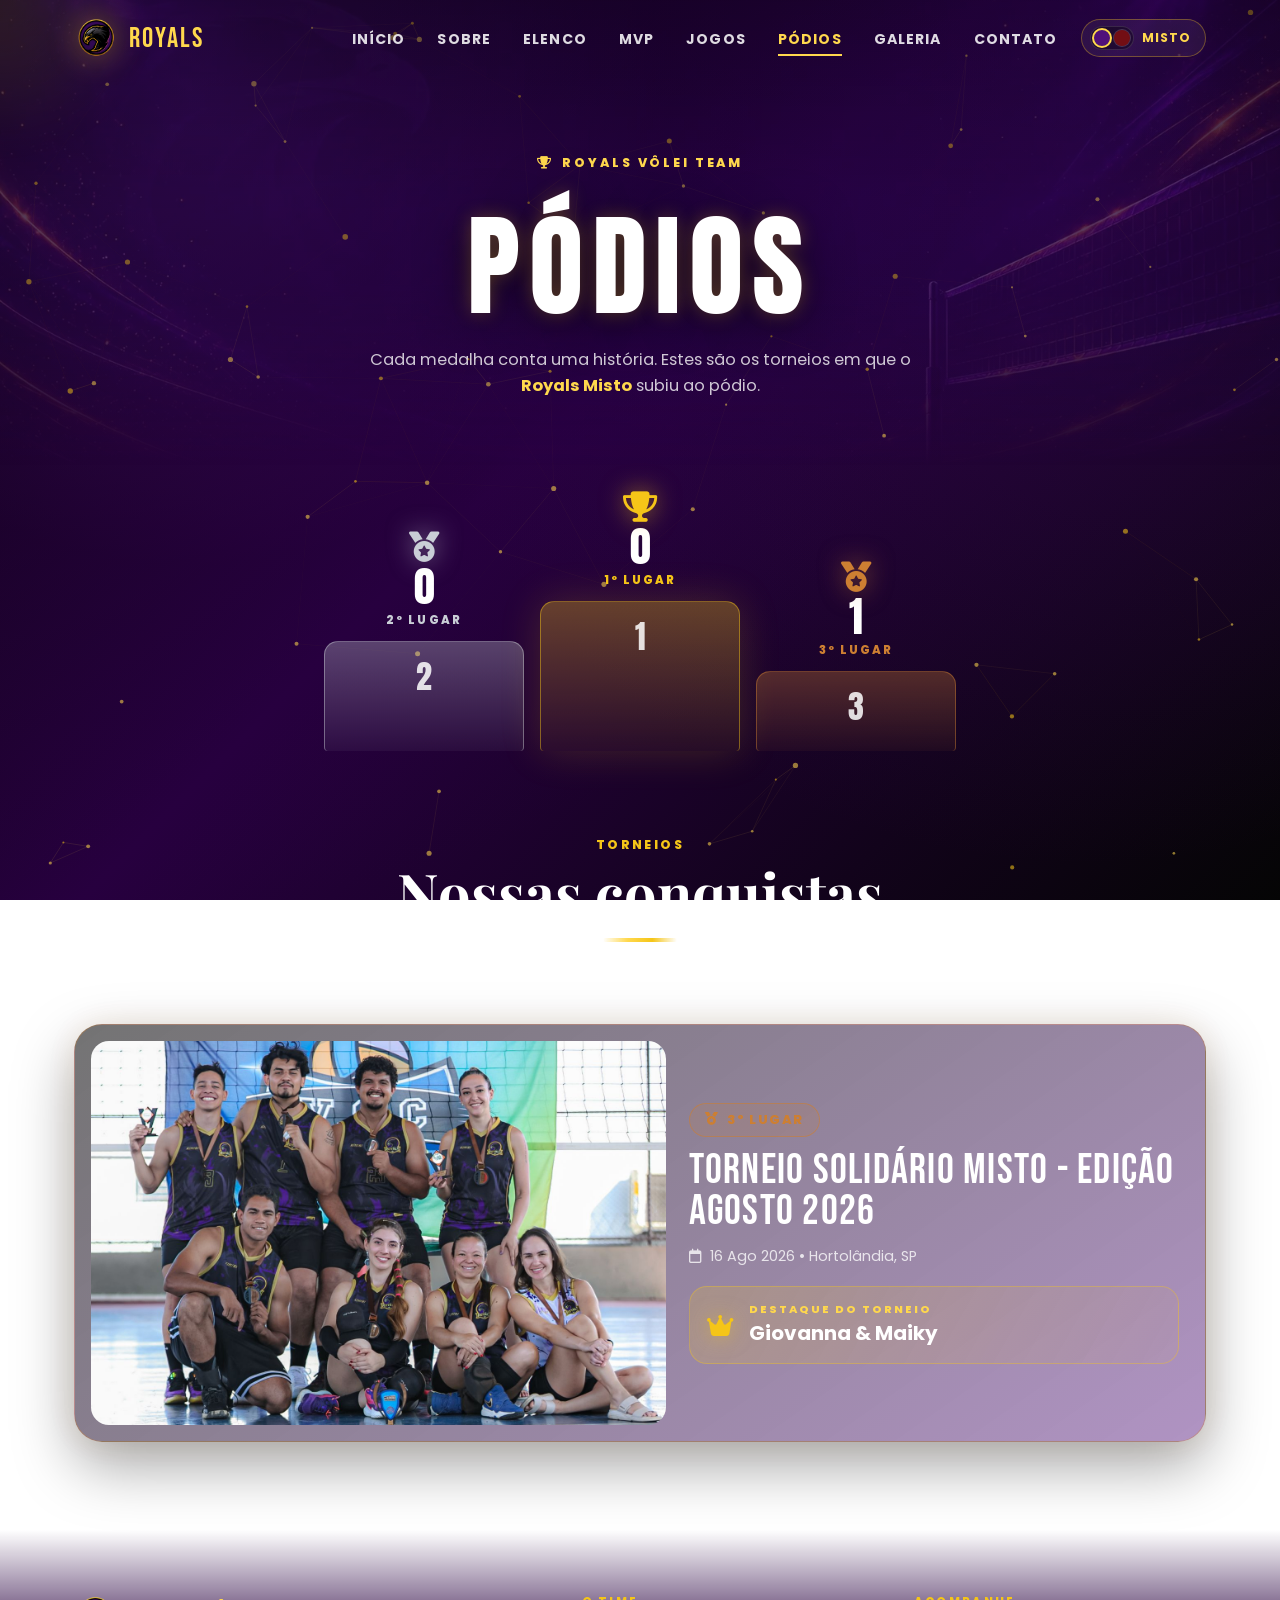
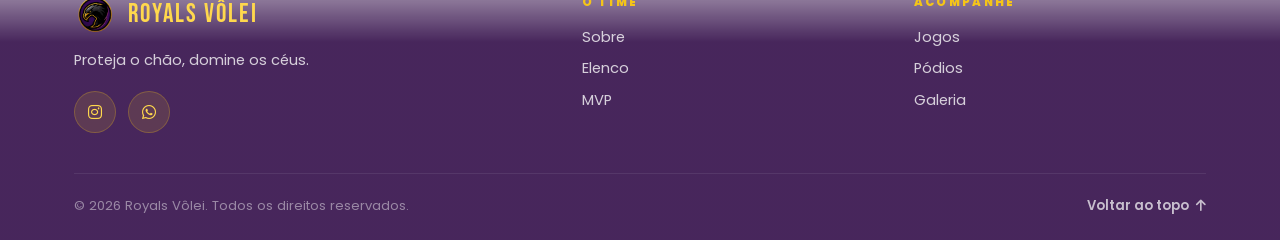
==== commit 1c077003: "Novo rodapé com navegação, ano automático e voltar ao topo Rodapé com marca e lema, atalhos para as " ====
--- a/podios.html
+++ b/podios.html
@@ -88,17 +88,35 @@
 
     <footer class="footer">
         <div class="container">
-            <div class="footer-content">
-                <div class="footer-logo">
-                    <img src="assets/logo.png" alt="Royals" onerror="this.style.display='none'">
-                    <span>Royals Vôlei</span>
+            <div class="footer-grid">
+                <div class="footer-brand">
+                    <a href="index.html" class="footer-logo" aria-label="Royals Vôlei — início">
+                        <img src="assets/logo.png" alt="" onerror="this.style.display='none'">
+                        <span>Royals Vôlei</span>
+                    </a>
+                    <p class="footer-tagline">Proteja o chão, domine os céus.</p>
+                    <div class="footer-social">
+                        <a href="https://www.instagram.com/royalsvolley" aria-label="Instagram do Royals" target="_blank" rel="noopener"><i class="fab fa-instagram"></i></a>
+                        <a href="https://wa.me/5519994761457?text=Ol%C3%A1%2C%20quero%20tirar%20duvidas%20sobre%20o%20time%20Royals." aria-label="WhatsApp do Royals" target="_blank" rel="noopener"><i class="fab fa-whatsapp"></i></a>
+                    </div>
                 </div>
-                <div class="footer-social">
-                    <a href="https://www.instagram.com/royalsvolley" aria-label="Instagram"><i class="fab fa-instagram"></i></a>
-                    <a href="https://wa.me/5519994761457?text=Ol%C3%A1%2C%20quero%20tirar%20duvidas%20sobre%20o%20time%20Royals." aria-label="WhatsApp"><i class="fab fa-whatsapp"></i></a>
-                </div>
+                <nav class="footer-col" aria-label="O time">
+                    <h3>O time</h3>
+                    <a href="index.html#sobre">Sobre</a>
+                    <a href="index.html#elenco">Elenco</a>
+                    <a href="index.html#mvp">MVP</a>
+                </nav>
+                <nav class="footer-col" aria-label="Acompanhe">
+                    <h3>Acompanhe</h3>
+                    <a href="index.html#jogos">Jogos</a>
+                    <a href="podios.html">Pódios</a>
+                    <a href="index.html#galeria">Galeria</a>
+                </nav>
             </div>
-            <p class="footer-copy">© 2026 Royals Vôlei. Todos os direitos reservados.</p>
+            <div class="footer-bottom">
+                <p class="footer-copy">© <span id="footerYear">2026</span> Royals Vôlei. Todos os direitos reservados.</p>
+                <a href="#" class="footer-top" id="footerTop">Voltar ao topo <i class="fa-solid fa-arrow-up"></i></a>
+            </div>
         </div>
     </footer>
 
--- a/assets/css/style.css
+++ b/assets/css/style.css
@@ -366,7 +366,8 @@
 /* ===== HERO ===== */
 .hero {
     min-height: 100vh;
-    background: linear-gradient(145deg, rgba(var(--dark-rgb),0.62), rgba(var(--primary-rgb),0.46));
+    /* O tom escuro do topo fica no ::before, que esfuma embaixo (sem corte reto). */
+    background: none;
     display: flex;
     flex-direction: column;
     align-items: center;
@@ -386,14 +387,21 @@
     opacity: 0.22;
     z-index: -2;
     pointer-events: none;
+    /* Esfuma a parte de baixo para não ficar um corte reto na emenda com a próxima seção */
+    -webkit-mask-image: linear-gradient(to bottom, #000 75%, transparent 100%);
+    mask-image: linear-gradient(to bottom, #000 75%, transparent 100%);
 }
 
 .hero::before {
     content: '';
     position: absolute;
     inset: 0;
-    background: radial-gradient(circle at 50% 48%, rgba(0,0,0,0.34) 0%, rgba(0,0,0,0.1) 34%, rgba(0,0,0,0.35) 100%);
+    background:
+        radial-gradient(circle at 50% 48%, rgba(0,0,0,0.34) 0%, rgba(0,0,0,0.1) 34%, rgba(0,0,0,0.35) 100%),
+        linear-gradient(145deg, rgba(var(--dark-rgb),0.62), rgba(var(--primary-rgb),0.46));
     z-index: -1;
+    -webkit-mask-image: linear-gradient(to bottom, #000 65%, transparent 100%);
+    mask-image: linear-gradient(to bottom, #000 65%, transparent 100%);
 }
 
 .hero-bg-pattern {
@@ -1351,11 +1359,23 @@
     transition: all var(--transition);
 }
 .social-btn:hover { background: var(--accent); color: var(--dark); transform: translateY(-3px); }
-.footer { background: rgba(var(--deep-rgb),0.8); color: var(--light); padding: 3rem 0 1.5rem; }
-.footer-content { display: flex; align-items: center; justify-content: space-between; margin-bottom: 2rem; gap: 1.5rem; }
-.footer-logo { display: flex; align-items: center; gap: 0.75rem; color: var(--accent-light); font-family: 'Bebas Neue', sans-serif; font-size: 1.6rem; letter-spacing: 0.08em; }
+/* Rodapé: fundo começa transparente em cima (sem corte reto na emenda) */
+.footer {
+    background: linear-gradient(to bottom, transparent, rgba(var(--deep-rgb),0.85) 7rem);
+    color: var(--light);
+    padding: 4rem 0 1.5rem;
+}
+.footer-grid {
+    display: grid;
+    grid-template-columns: 1.6fr 1fr 1fr;
+    gap: 2.5rem;
+    padding-bottom: 2.5rem;
+}
+.footer-brand { display: flex; flex-direction: column; align-items: flex-start; gap: 0.9rem; }
+.footer-logo { display: inline-flex; align-items: center; gap: 0.75rem; color: var(--accent-light); font-family: 'Bebas Neue', sans-serif; font-size: 1.6rem; letter-spacing: 0.08em; }
 .footer-logo img { height: 42px; }
-.footer-social { display: flex; gap: 0.75rem; }
+.footer-tagline { color: var(--muted); font-size: 0.92rem; }
+.footer-social { display: flex; gap: 0.75rem; margin-top: 0.3rem; }
 .footer-social a {
     width: 42px; height: 42px;
     background: rgba(var(--accent-rgb),0.12);
@@ -1368,7 +1388,37 @@
     transition: all var(--transition);
 }
 .footer-social a:hover { background: var(--accent); color: var(--dark); transform: translateY(-3px); }
-.footer-copy { text-align: center; font-size: 0.82rem; color: rgba(255,255,255,0.36); border-top: 1px solid rgba(255,255,255,0.07); padding-top: 1.5rem; }
+.footer-col { display: flex; flex-direction: column; gap: 0.65rem; }
+.footer-col h3 {
+    font-family: 'Poppins', sans-serif;
+    font-size: 0.72rem;
+    font-weight: 800;
+    letter-spacing: 0.2em;
+    text-transform: uppercase;
+    color: var(--accent);
+    margin-bottom: 0.35rem;
+}
+.footer-col a { color: rgba(255,255,255,0.78); font-size: 0.92rem; transition: color var(--transition); align-self: flex-start; }
+.footer-col a:hover { color: var(--accent-light); }
+.footer-bottom {
+    display: flex;
+    align-items: center;
+    justify-content: space-between;
+    gap: 1rem;
+    flex-wrap: wrap;
+    border-top: 1px solid rgba(255,255,255,0.08);
+    padding-top: 1.4rem;
+}
+.footer-copy { font-size: 0.82rem; color: rgba(255,255,255,0.45); }
+.footer-top { font-size: 0.82rem; font-weight: 600; color: rgba(255,255,255,0.7); display: inline-flex; align-items: center; gap: 0.45rem; transition: color var(--transition); }
+.footer-top:hover { color: var(--accent-light); }
+@media (max-width: 768px) {
+    .footer-grid { grid-template-columns: 1fr 1fr; gap: 2rem 1.5rem; }
+    .footer-brand { grid-column: 1 / -1; }
+}
+@media (max-width: 420px) {
+    .footer-bottom { flex-direction: column; align-items: flex-start; }
+}
 
 /* ===== LIGHTBOX ===== */
 .lightbox {
@@ -1506,7 +1556,6 @@
     .carousel-thumbs { display: none; }
 
     /* Footer */
-    .footer-content { flex-direction: column; text-align: center; gap: 1rem; }
 }
 
 /* --- Mobile Pequeno --- */
@@ -1588,6 +1637,10 @@
     mix-blend-mode: screen;
 }
 .hero-trails svg { width: 100%; height: 100%; display: block; }
+.hero-trails {
+    -webkit-mask-image: linear-gradient(to bottom, #000 78%, transparent 100%);
+    mask-image: linear-gradient(to bottom, #000 78%, transparent 100%);
+}
 
 /* ===== CENA DE SAQUE (seção Jogos — rede + trajetória da bola) ===== */
 .serve-scene {
@@ -1703,3 +1756,84 @@
     background: rgba(255,255,255,0.04);
 }
 .games-empty i { font-size: 2.4rem; display: block; margin-bottom: 0.8rem; color: rgba(var(--accent-light-rgb),0.45); }
+
+/* =========================================================
+   AJUSTES DE ROBUSTEZ (textos longos e telas intermediárias)
+   Conteúdo vem do painel, então nomes e locais podem ser
+   longos. Estas regras evitam texto estourando ou sobreposto.
+   ========================================================= */
+
+/* Palavras muito longas quebram em vez de sair da caixa */
+.player-name,
+.mvp-info h3,
+.mvp-match,
+.mvp-stats,
+.mvp-info blockquote,
+.game-info,
+.next-match-card strong,
+.next-match-card small,
+.podium-info h3,
+.podium-meta,
+.podium-highlight strong {
+    overflow-wrap: anywhere;
+}
+
+/* Nome no card do elenco: no máximo 2 linhas */
+.player-name {
+    display: -webkit-box;
+    -webkit-line-clamp: 2;
+    -webkit-box-orient: vertical;
+    overflow: hidden;
+}
+
+/* Verso do card: valor desce para a linha de baixo se não couber */
+.stat-item { flex-wrap: wrap; row-gap: 0.15rem; }
+.stat-item-value { min-width: 0; text-align: right; overflow-wrap: anywhere; }
+
+/* Card "Próximo desafio": textos limitados para não crescer demais */
+.next-match-card strong,
+.next-match-card small {
+    display: -webkit-box;
+    -webkit-line-clamp: 2;
+    -webkit-box-orient: vertical;
+    overflow: hidden;
+}
+/* Em telas médias o card sai do canto e vai para baixo dos botões,
+   para não cobrir o "Ver Jogos" */
+@media (max-width: 1200px) {
+    .next-match-card {
+        position: static;
+        margin: 1.5rem auto 0;
+        width: calc(100% - 3rem);
+        max-width: 480px;
+    }
+    /* espaço para o menu fixo em cima e sem a seta, que ficaria sobre o card */
+    .hero { padding: 6rem 0 3rem; }
+    .hero-scroll { display: none; }
+}
+
+/* MVP: todos os cards ocupam a mesma célula; a moldura cresce
+   junto com o card mais alto em vez de ter altura fixa */
+.mvp-carousel { min-height: 0 !important; }
+.mvp-stage {
+    display: grid;
+    min-height: 0 !important;
+}
+.mvp-card {
+    position: relative;
+    inset: auto;
+    grid-area: 1 / 1;
+}
+
+/* Menu em telas entre tablet e notebook pequeno (769–1100px) */
+@media (min-width: 769px) and (max-width: 1100px) {
+    .nav-links { gap: 1.1rem; }
+    .nav-links a { font-size: 0.78rem; letter-spacing: 0.05em; }
+    .theme-toggle { margin-left: 0.9rem; }
+    .logo-text { font-size: 1.45rem; }
+}
+@media (min-width: 769px) and (max-width: 960px) {
+    .nav-links { gap: 0.85rem; }
+    .theme-label { display: none; }
+    .theme-toggle { padding: 0.35rem; }
+}
--- a/assets/css/podios.css
+++ b/assets/css/podios.css
@@ -40,14 +40,18 @@
     content: '';
     position: absolute;
     inset: 0;
-    background: linear-gradient(to bottom, rgba(0,0,0,0.25), transparent 40%, rgba(0,0,0,0.35));
+    /* termina transparente: sem corte reto na emenda com o quadro de medalhas */
+    background: linear-gradient(to bottom, rgba(0,0,0,0.25), transparent 45%);
     z-index: -1;
 }
 .page-hero-title {
     font-family: 'Anton', sans-serif;
     font-weight: 400;
     font-size: clamp(3.5rem, 10vw, 7rem);
-    line-height: 0.95;
+    /* 1.15 + respiro em cima: o acento do "Ó" sobe acima da letra e
+       encostava no "Royals Vôlei Team" com a altura de linha apertada */
+    line-height: 1.15;
+    padding-top: 0.12em;
     letter-spacing: 0.08em;
     text-transform: uppercase;
     text-shadow: 0 0 18px rgba(var(--accent-rgb),0.26), 0 8px 50px rgba(0,0,0,0.72);
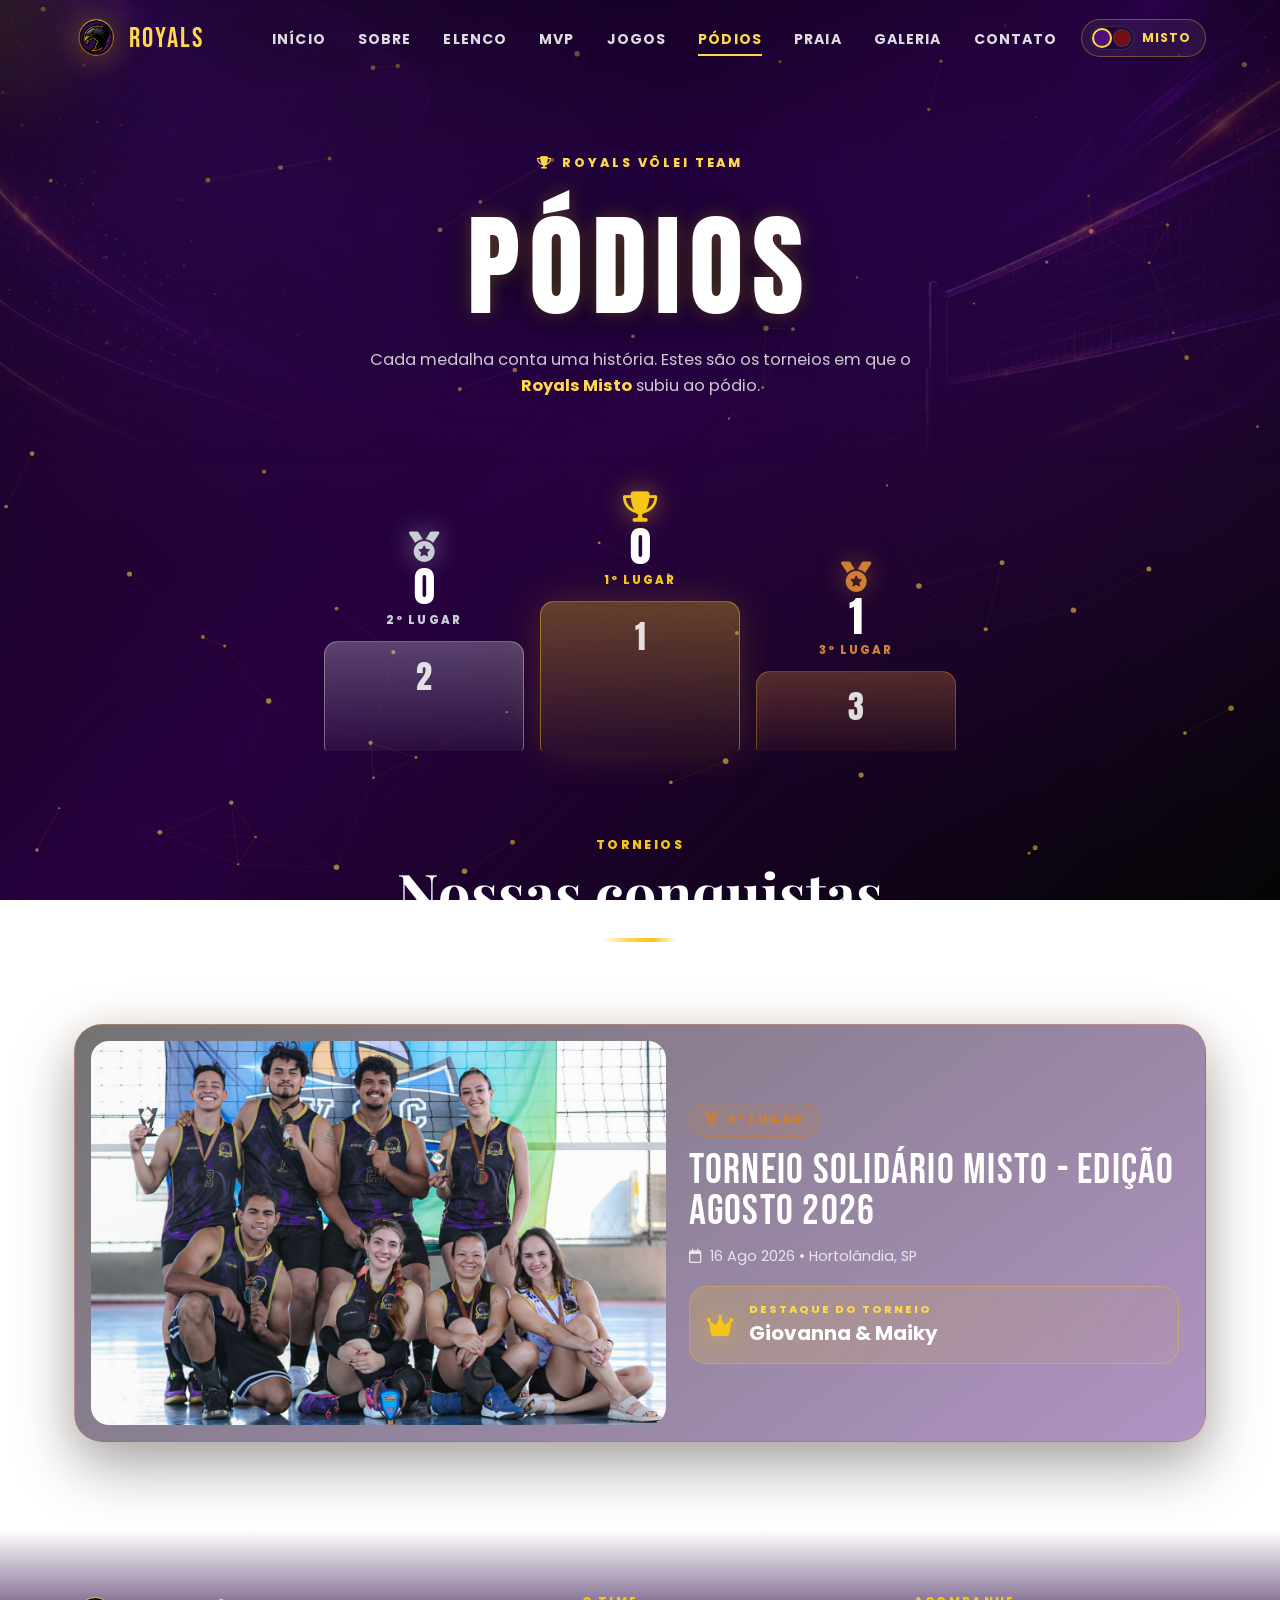
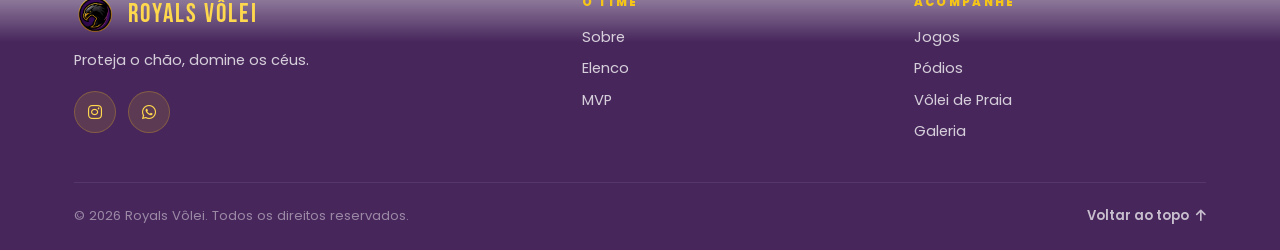
==== commit b0274ae1: "Adiciona página Vôlei de Praia com duplas e pódios Nova página praia.html com cards de duplas (misto" ====
--- a/podios.html
+++ b/podios.html
@@ -46,6 +46,7 @@
                 <li><a href="index.html#mvp">MVP</a></li>
                 <li><a href="index.html#jogos">Jogos</a></li>
                 <li><a href="podios.html" class="active" aria-current="page">Pódios</a></li>
+                <li><a href="praia.html">Praia</a></li>
                 <li><a href="index.html#galeria">Galeria</a></li>
                 <li><a href="index.html#contato">Contato</a></li>
             </ul>
@@ -110,6 +111,7 @@
                     <h3>Acompanhe</h3>
                     <a href="index.html#jogos">Jogos</a>
                     <a href="podios.html">Pódios</a>
+                    <a href="praia.html">Vôlei de Praia</a>
                     <a href="index.html#galeria">Galeria</a>
                 </nav>
             </div>
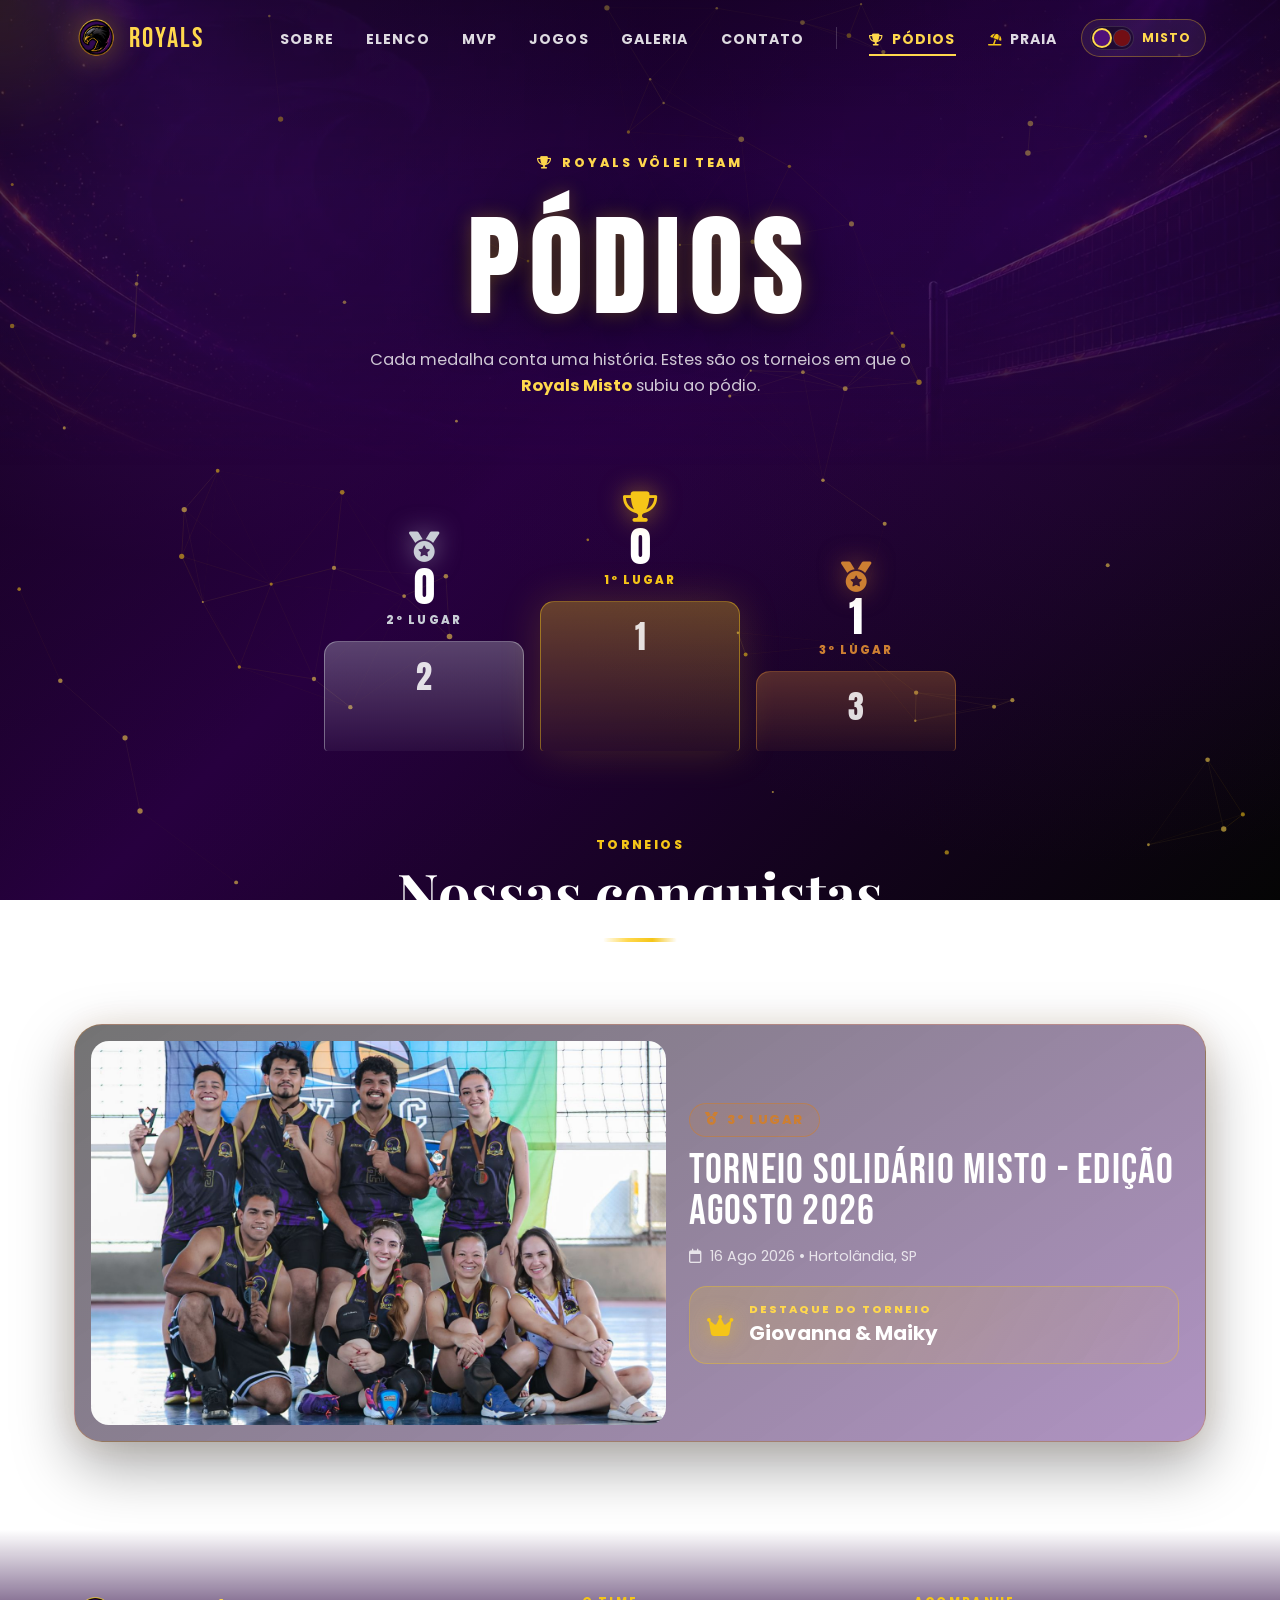
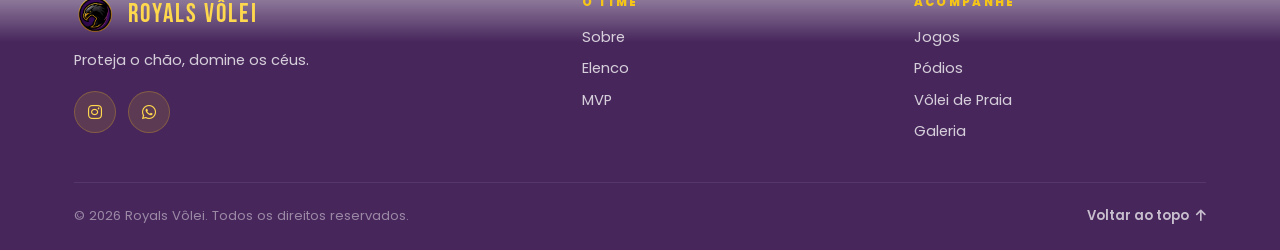
==== commit 25417d46: "Reorganiza o menu: seções da inicial, divisor e páginas separadas Remove Início (o logo já leva ao c" ====
--- a/podios.html
+++ b/podios.html
@@ -40,15 +40,15 @@
             </button>
 
             <ul class="nav-links" id="navLinks">
-                <li><a href="index.html#inicio">Início</a></li>
                 <li><a href="index.html#sobre">Sobre</a></li>
                 <li><a href="index.html#elenco">Elenco</a></li>
                 <li><a href="index.html#mvp">MVP</a></li>
                 <li><a href="index.html#jogos">Jogos</a></li>
-                <li><a href="podios.html" class="active" aria-current="page">Pódios</a></li>
-                <li><a href="praia.html">Praia</a></li>
                 <li><a href="index.html#galeria">Galeria</a></li>
                 <li><a href="index.html#contato">Contato</a></li>
+                <li class="nav-divider" aria-hidden="true"><span>Mais páginas</span></li>
+                <li><a href="podios.html" class="nav-page active" aria-current="page"><i class="fa-solid fa-trophy" aria-hidden="true"></i> <span class="nav-short">Pódios</span><span class="nav-long">Pódios</span></a></li>
+                <li><a href="praia.html" class="nav-page"><i class="fa-solid fa-umbrella-beach" aria-hidden="true"></i> <span class="nav-short">Praia</span><span class="nav-long">Vôlei de Praia</span></a></li>
             </ul>
 
             <button class="theme-toggle" id="themeToggle" type="button" aria-label="Alternar cor do time" aria-pressed="false">
--- a/assets/css/style.css
+++ b/assets/css/style.css
@@ -1837,3 +1837,47 @@
     .theme-label { display: none; }
     .theme-toggle { padding: 0.35rem; }
 }
+
+/* =========================================================
+   MENU: seções da página inicial | divisor | páginas separadas
+   ========================================================= */
+.nav-divider {
+    width: 1px;
+    height: 22px;
+    background: rgba(255,255,255,0.18);
+    list-style: none;
+}
+.nav-divider span { display: none; } /* rótulo só aparece no celular */
+.nav-page i { font-size: 0.85em; margin-right: 0.25rem; color: var(--accent); }
+.nav-page.active i { color: var(--accent-light); }
+.nav-long { display: none; }
+
+@media (max-width: 768px) {
+    .nav-divider {
+        width: 70%;
+        height: auto;
+        background: none;
+        display: flex;
+        align-items: center;
+        gap: 0.7rem;
+        margin: 0.4rem 0 -0.4rem;
+    }
+    .nav-divider::before,
+    .nav-divider::after {
+        content: '';
+        flex: 1;
+        height: 1px;
+        background: rgba(255,255,255,0.15);
+    }
+    .nav-divider span {
+        display: inline;
+        font-size: 0.66rem;
+        font-weight: 800;
+        letter-spacing: 0.2em;
+        text-transform: uppercase;
+        color: var(--muted);
+        white-space: nowrap;
+    }
+    .nav-short { display: none; }
+    .nav-long { display: inline; }
+}
